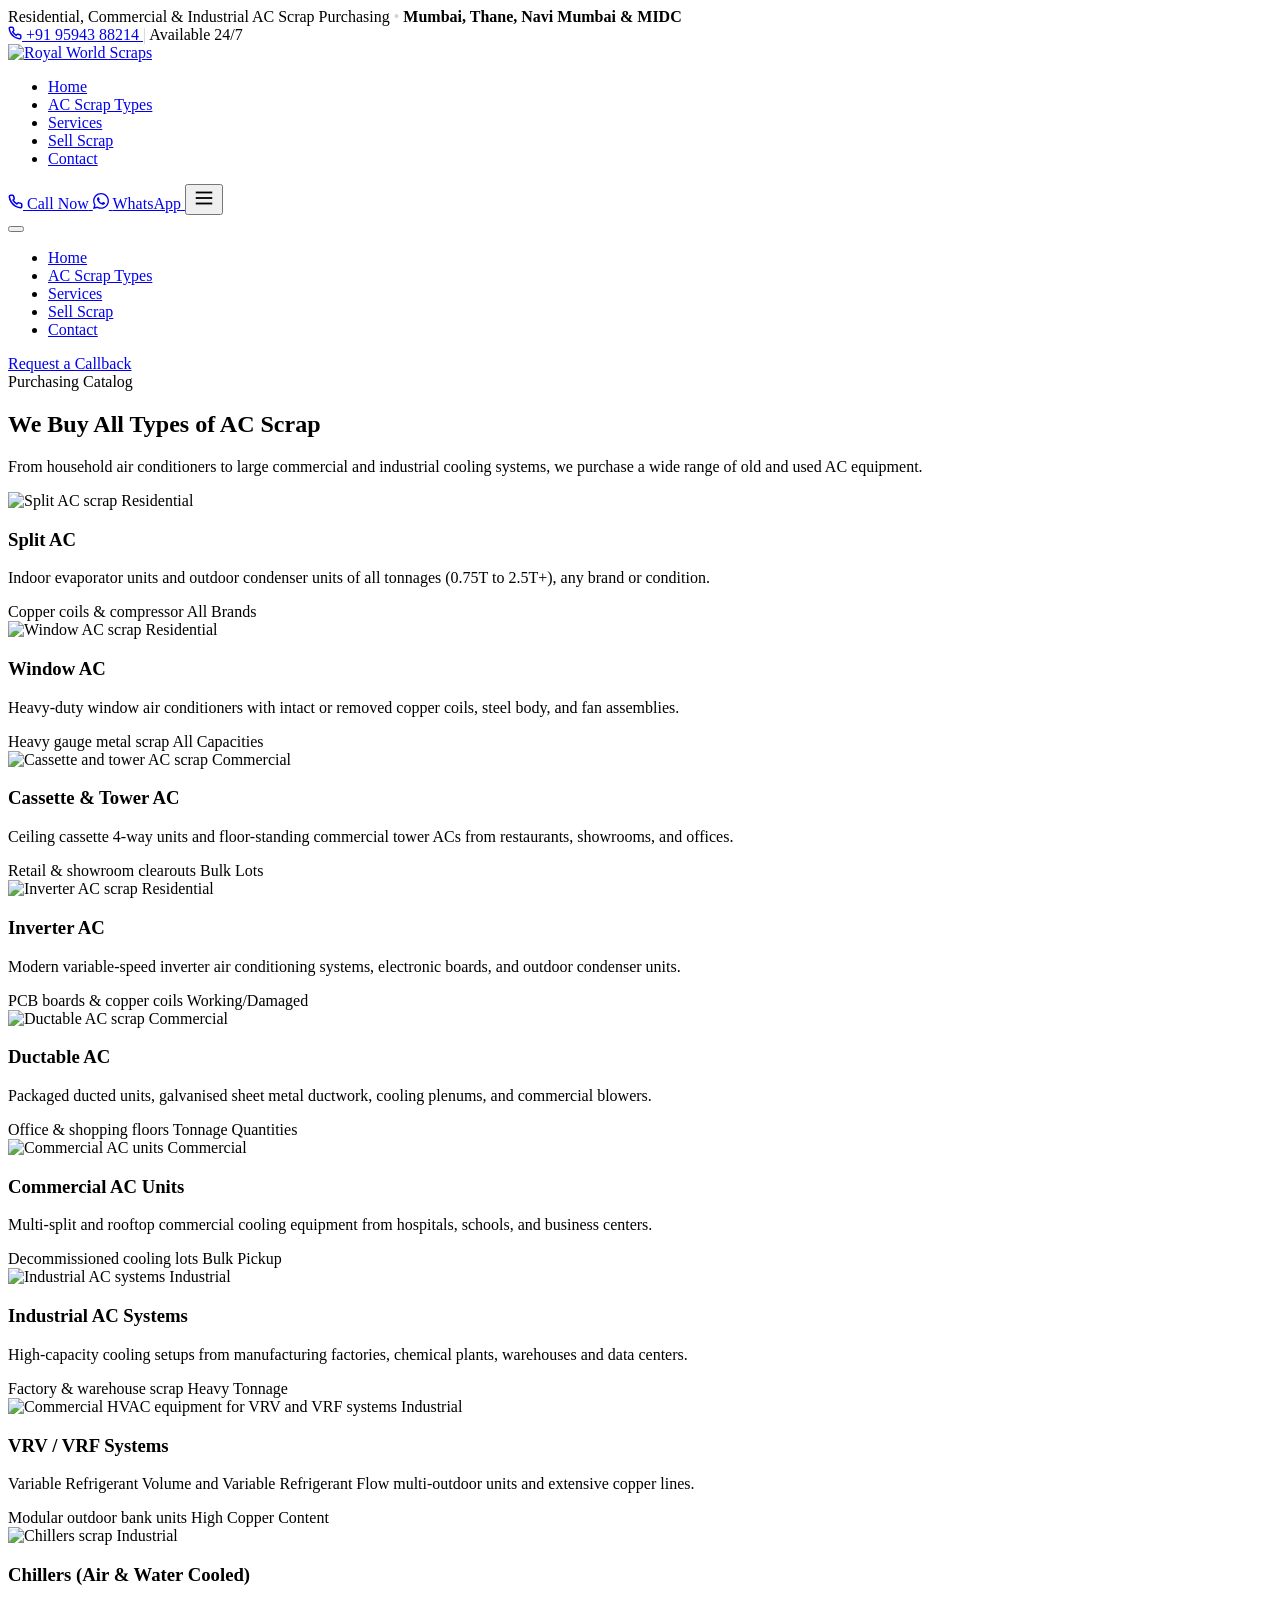
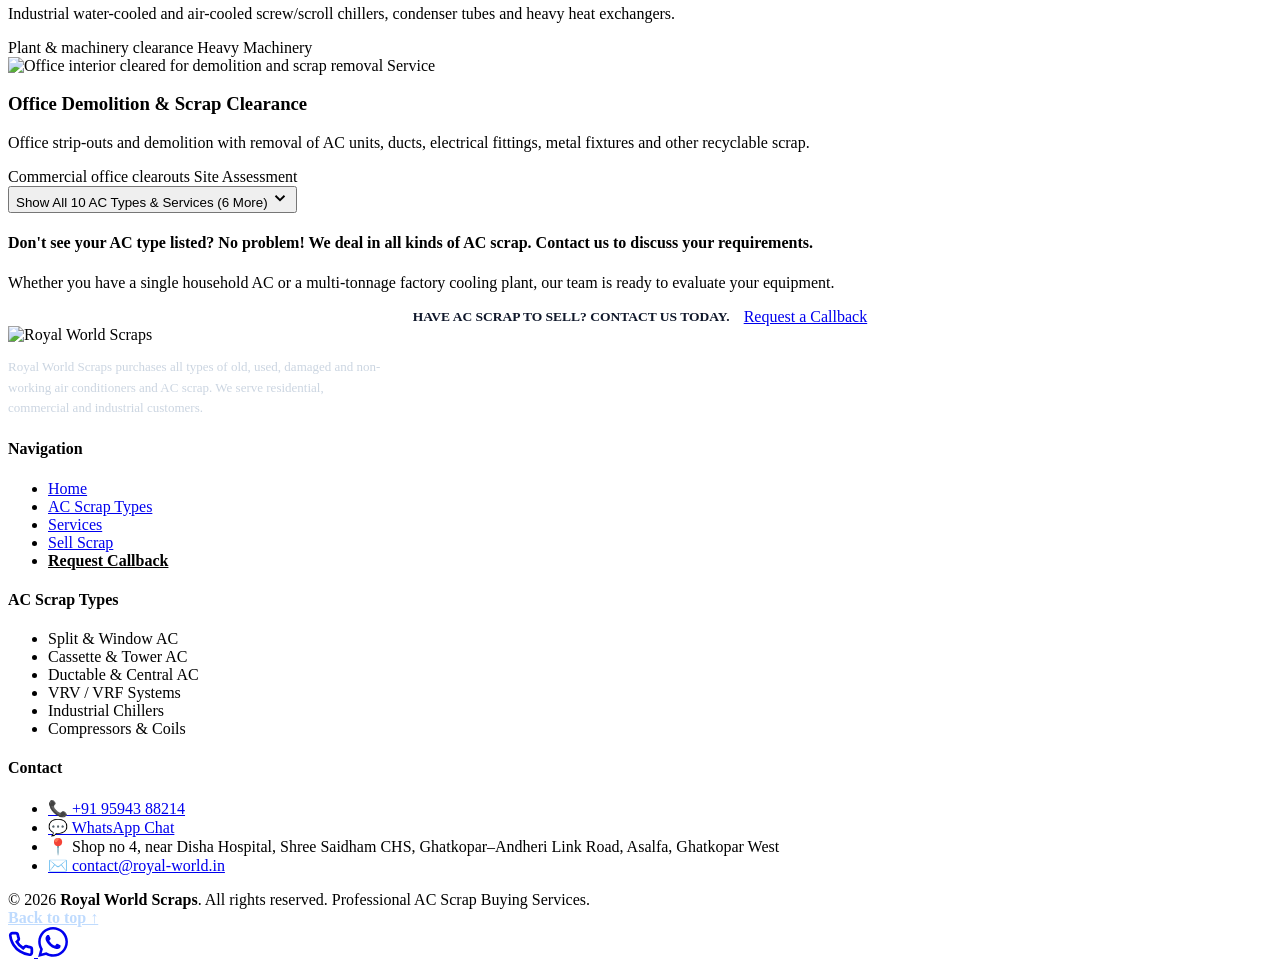
==== ac-scrap.html @ 404da7d8 "Improve AC scrap local SEO and email links" ====
<!DOCTYPE html>
<html lang="en">
<head>
  <meta charset="UTF-8">
  <meta name="viewport" content="width=device-width, initial-scale=1.0">
  <title>AC Scrap We Buy | Royal World Scraps</title>
  <meta name="description" content="See the residential, commercial and industrial AC types Royal World Scraps buys, including split, window, ductable, VRV/VRF units and chillers.">
  <meta name="author" content="Royal World Scraps">
  <meta name="theme-color" content="#3b82f6">
  <link rel="canonical" href="https://royal-world.in/ac-scrap.html">
  <meta property="og:type" content="website">
  <meta property="og:locale" content="en_IN">
  <meta property="og:site_name" content="Royal World Scraps">
  <meta property="og:title" content="AC Scrap We Buy | Royal World Scraps">
  <meta property="og:description" content="See the residential, commercial and industrial AC types Royal World Scraps buys, including split, window, ductable, VRV/VRF units and chillers.">
  <meta property="og:url" content="https://royal-world.in/ac-scrap.html">
  <meta name="twitter:card" content="summary">
  <meta name="twitter:title" content="AC Scrap We Buy | Royal World Scraps">
  <meta name="twitter:description" content="See the residential, commercial and industrial AC types Royal World Scraps buys, including split, window, ductable, VRV/VRF units and chillers.">
  <link rel="icon" type="image/svg+xml" href="favicon.svg">
  <link rel="preconnect" href="https://fonts.googleapis.com">
  <link rel="preconnect" href="https://fonts.gstatic.com" crossorigin>
  <link href="https://fonts.googleapis.com/css2?family=Outfit:wght@500;600;700;800&family=Plus+Jakarta+Sans:wght@400;500;600;700&display=swap" rel="stylesheet">
  <script>
    (() => {
      const accent = new URLSearchParams(window.location.search).get('accent') || '';
      const color = accent.startsWith('#') ? accent : `#${accent}`;
      if (/^#[0-9a-f]{3}(?:[0-9a-f]{3})?$/i.test(color)) {
        const root = document.documentElement.style;
        root.setProperty('--brand-orange', color);
        root.setProperty('--brand-orange-hover', `color-mix(in srgb, ${color} 82%, #000)`);
        root.setProperty('--brand-orange-soft', `color-mix(in srgb, ${color} 7%, #fff)`);
        root.setProperty('--brand-orange-border', `color-mix(in srgb, ${color} 30%, #fff)`);
      }
    })();
  </script>
  <link rel="stylesheet" href="css/style.css">
  <script type="application/ld+json">{"@context":"https://schema.org","@type":"BreadcrumbList","itemListElement":[{"@type":"ListItem","position":1,"name":"Home","item":"https://royal-world.in/"},{"@type":"ListItem","position":2,"name":"AC Scrap Types","item":"https://royal-world.in/ac-scrap.html"}]}</script>

</head>
<body>
  <!-- Top Announcement Bar -->
  <div class="top-notice-bar">
    <div class="container top-notice-inner">
      <div class="top-notice-left">
        <span class="pulse-dot"></span>
        <span>Residential, Commercial & Industrial AC Scrap Purchasing</span>
        <span style="color: #cbd5e1;">•</span>
          <span style="color: var(--brand-orange); font-weight: 700;">Mumbai, Thane, Navi Mumbai & MIDC</span>
      </div>
      <div class="top-notice-right">
        <a href="tel:+919594388214" class="top-phone-link">
          <svg width="14" height="14" viewBox="0 0 24 24" fill="none" stroke="currentColor" stroke-width="2.5"><path d="M22 16.92v3a2 2 0 0 1-2.18 2 19.79 19.79 0 0 1-8.63-3.07 19.5 19.5 0 0 1-6-6 19.79 19.79 0 0 1-3.07-8.67A2 2 0 0 1 4.11 2h3a2 2 0 0 1 2 1.72 12.84 12.84 0 0 0 .7 2.81 2 2 0 0 1-.45 2.11L8.09 9.91a16 16 0 0 0 6 6l1.27-1.27a2 2 0 0 1 2.11-.45 12.84 12.84 0 0 0 2.81.7A2 2 0 0 1 22 16.92z"/></svg>
          <span>+91 95943 88214</span>
        </a>
        <span style="color: #cbd5e1;">|</span>
        <span>Available 24/7</span>
      </div>
    </div>
  </div>

  <!-- Sticky Modern Navbar -->
  <header class="main-navbar">
    <div class="container nav-container">

      <!-- Brand Logo -->
      <a href="index.html" class="brand-logo">
        <img class="brand-mark" src="images/logo.webp" alt="Royal World Scraps">
      </a>

      <!-- Desktop Navigation Menu -->
      <ul class="desktop-nav-menu">
        <li><a href="index.html" class="nav-item-link">Home</a></li>
        <li><a href="ac-scrap.html" class="nav-item-link">AC Scrap Types</a></li>
        <li><a href="services.html" class="nav-item-link">Services</a></li>
        <li><a href="sell-scrap.html" class="nav-item-link">Sell Scrap</a></li>
        <li><a href="contact.html" class="nav-item-link">Contact</a></li>
      </ul>

      <!-- Action Buttons -->
      <div class="nav-buttons-group">
        <a href="tel:+919594388214" class="btn btn-call-header nav-call-btn">
          <svg width="15" height="15" viewBox="0 0 24 24" fill="none" stroke="currentColor" stroke-width="2.5"><path d="M22 16.92v3a2 2 0 0 1-2.18 2 19.79 19.79 0 0 1-8.63-3.07 19.5 19.5 0 0 1-6-6 19.79 19.79 0 0 1-3.07-8.67A2 2 0 0 1 4.11 2h3a2 2 0 0 1 2 1.72 12.84 12.84 0 0 0 .7 2.81 2 2 0 0 1-.45 2.11L8.09 9.91a16 16 0 0 0 6 6l1.27-1.27a2 2 0 0 1 2.11-.45 12.84 12.84 0 0 0 2.81.7A2 2 0 0 1 22 16.92z"/></svg>
          <span>Call Now</span>
        </a>

        <a href="https://wa.me/917208389614?text=Hello%20Royal%20World%20Scraps%2C%20I%20am%20interested%20in%20selling%20my%20old%20AC%20scrap.%20Please%20contact%20me." target="_blank" rel="noopener noreferrer" class="btn btn-whatsapp-header nav-wa-btn">
          <svg width="16" height="16" viewBox="0 0 24 24" fill="currentColor"><path d="M.057 24l1.687-6.163c-1.041-1.804-1.588-3.849-1.587-5.946.003-6.556 5.338-11.891 11.893-11.891 3.181.001 6.167 1.24 8.413 3.488 2.245 2.248 3.481 5.236 3.48 8.414-.003 6.557-5.338 11.892-11.893 11.892-1.99-.001-3.951-.5-5.688-1.448l-6.305 1.654zm6.597-3.807c1.676.995 3.276 1.591 5.392 1.592 5.448 0 9.886-4.434 9.889-9.885.002-5.462-4.415-9.89-9.881-9.892-5.452 0-9.887 4.434-9.889 9.884-.001 2.225.651 3.891 1.746 5.634l-.999 3.648 3.742-.981zm11.387-5.464c-.074-.124-.272-.198-.57-.347-.297-.149-1.758-.868-2.031-.967-.272-.099-.47-.149-.669.149-.198.297-.768.967-.941 1.165-.173.198-.347.223-.644.074-.297-.149-1.255-.462-2.39-1.475-.883-.788-1.48-1.761-1.653-2.059-.173-.297-.018-.458.13-.606.134-.133.297-.347.446-.521.151-.172.2-.296.3-.495.099-.198.05-.372-.025-.521-.075-.148-.669-1.611-.916-2.206-.242-.579-.487-.501-.669-.51l-.57-.01c-.198 0-.52.074-.792.372s-1.04 1.016-1.04 2.479 1.065 2.876 1.213 3.074c.149.198 2.095 3.2 5.076 4.487.709.306 1.263.489 1.694.626.712.226 1.36.194 1.872.118.571-.085 1.758-.719 2.006-1.413.248-.695.248-1.29.173-1.414z"/></svg>
          <span>WhatsApp</span>
        </a>

        <button class="mobile-menu-btn" id="menuToggle" aria-label="Toggle menu" aria-controls="mobileNav" aria-expanded="false">
          <svg width="22" height="22" viewBox="0 0 24 24" fill="none" stroke="currentColor" stroke-width="2"><line x1="3" y1="6" x2="21" y2="6"></line><line x1="3" y1="12" x2="21" y2="12"></line><line x1="3" y1="18" x2="21" y2="18"></line></svg>
        </button>
      </div>

    </div>

    <!-- Mobile Navigation Drawer -->
    <button class="mobile-nav-backdrop" id="mobileNavBackdrop" type="button" aria-label="Close menu" tabindex="-1"></button>
    <div class="mobile-nav-panel" id="mobileNav">
      <ul class="mobile-nav-list">
        <li><a href="index.html" class="mobile-nav-link">Home</a></li>
        <li><a href="ac-scrap.html" class="mobile-nav-link">AC Scrap Types</a></li>
        <li><a href="services.html" class="mobile-nav-link">Services</a></li>
        <li><a href="sell-scrap.html" class="mobile-nav-link">Sell Scrap</a></li>
        <li><a href="contact.html" class="mobile-nav-link">Contact</a></li>
      </ul>
      <a href="sell-scrap.html#enquiry-form" class="btn btn-primary" style="width: 100%;">Request a Callback</a>
    </div>
  </header>

<main>
  <!-- What We Buy Section (Shows 3 Initially + Clean "Show More" Button) -->
  <section id="what-we-buy" class="section section-light">
    <div class="container">

      <div class="section-head">
        <span class="section-tag-pill">Purchasing Catalog</span>
        <h2 class="section-heading-text">We Buy All Types of AC Scrap</h2>
        <div class="section-bar"></div>
        <p class="section-subtext">
          From household air conditioners to large commercial and industrial cooling systems, we purchase a wide range of old and used AC equipment.
        </p>
      </div>

      <!-- Top 4 Categories Shown Upfront -->
      <div class="category-cards-grid" id="featuredCategories">

        <!-- 1. Split AC -->
        <div class="cat-box">
          <div class="cat-img-box">
            <img src="images/split_ac-clean.webp" alt="Split AC scrap">
            <span class="cat-badge-label">Residential</span>
          </div>
          <div class="cat-info-area">
            <div>
              <h3 class="cat-item-title">Split AC</h3>
              <p class="cat-item-desc">Indoor evaporator units and outdoor condenser units of all tonnages (0.75T to 2.5T+), any brand or condition.</p>
            </div>
            <div class="cat-meta-footer">
              <span>Copper coils & compressor</span>
              <span>All Brands</span>
            </div>
          </div>
        </div>

        <!-- 2. Window AC -->
        <div class="cat-box">
          <div class="cat-img-box">
            <img src="images/window_ac.webp" alt="Window AC scrap">
            <span class="cat-badge-label">Residential</span>
          </div>
          <div class="cat-info-area">
            <div>
              <h3 class="cat-item-title">Window AC</h3>
              <p class="cat-item-desc">Heavy-duty window air conditioners with intact or removed copper coils, steel body, and fan assemblies.</p>
            </div>
            <div class="cat-meta-footer">
              <span>Heavy gauge metal scrap</span>
              <span>All Capacities</span>
            </div>
          </div>
        </div>

        <!-- 3. Commercial Cassette & Tower AC -->
        <div class="cat-box">
          <div class="cat-img-box">
            <img src="images/casette_tower_ac-clean.webp" alt="Cassette and tower AC scrap">
            <span class="cat-badge-label badge-commercial">Commercial</span>
          </div>
          <div class="cat-info-area">
            <div>
              <h3 class="cat-item-title">Cassette & Tower AC</h3>
              <p class="cat-item-desc">Ceiling cassette 4-way units and floor-standing commercial tower ACs from restaurants, showrooms, and offices.</p>
            </div>
            <div class="cat-meta-footer">
              <span>Retail & showroom clearouts</span>
              <span>Bulk Lots</span>
            </div>
          </div>
        </div>

        <!-- 4. Inverter AC -->
        <div class="cat-box">
          <div class="cat-img-box">
            <img src="images/inverter_ac-clean.webp" alt="Inverter AC scrap">
            <span class="cat-badge-label">Residential</span>
          </div>
          <div class="cat-info-area">
            <div>
              <h3 class="cat-item-title">Inverter AC</h3>
              <p class="cat-item-desc">Modern variable-speed inverter air conditioning systems, electronic boards, and outdoor condenser units.</p>
            </div>
            <div class="cat-meta-footer">
              <span>PCB boards & copper coils</span>
              <span>Working/Damaged</span>
            </div>
          </div>
        </div>


      </div>

      <!-- Remaining categories (Expanded on Click) -->
      <div class="cat-extended-grid" id="extendedCategoriesGrid">

        <!-- 5. Ductable AC -->
        <div class="cat-box">
          <div class="cat-img-box">
            <img src="images/ductable.webp" alt="Ductable AC scrap">
            <span class="cat-badge-label badge-commercial">Commercial</span>
          </div>
          <div class="cat-info-area">
            <div>
              <h3 class="cat-item-title">Ductable AC</h3>
              <p class="cat-item-desc">Packaged ducted units, galvanised sheet metal ductwork, cooling plenums, and commercial blowers.</p>
            </div>
            <div class="cat-meta-footer">
              <span>Office & shopping floors</span>
              <span>Tonnage Quantities</span>
            </div>
          </div>
        </div>

        <!-- 7. Commercial AC Units -->
        <div class="cat-box">
          <div class="cat-img-box">
            <img src="images/Commercial%20AC%20Units-clean.webp" alt="Commercial AC units">
            <span class="cat-badge-label badge-commercial">Commercial</span>
          </div>
          <div class="cat-info-area">
            <div>
              <h3 class="cat-item-title">Commercial AC Units</h3>
              <p class="cat-item-desc">Multi-split and rooftop commercial cooling equipment from hospitals, schools, and business centers.</p>
            </div>
            <div class="cat-meta-footer">
              <span>Decommissioned cooling lots</span>
              <span>Bulk Pickup</span>
            </div>
          </div>
        </div>

        <!-- 8. Industrial AC Systems -->
        <div class="cat-box">
          <div class="cat-img-box">
            <img src="images/Industrial_AC_Systems-clean.webp" alt="Industrial AC systems">
            <span class="cat-badge-label badge-industrial">Industrial</span>
          </div>
          <div class="cat-info-area">
            <div>
              <h3 class="cat-item-title">Industrial AC Systems</h3>
              <p class="cat-item-desc">High-capacity cooling setups from manufacturing factories, chemical plants, warehouses and data centers.</p>
            </div>
            <div class="cat-meta-footer">
              <span>Factory & warehouse scrap</span>
              <span>Heavy Tonnage</span>
            </div>
          </div>
        </div>

        <!-- 9. VRV / VRF Systems -->
        <div class="cat-box">
          <div class="cat-img-box">
            <img src="images/VRV%20-%20VRF%20Systems-clean.webp" alt="Commercial HVAC equipment for VRV and VRF systems">
            <span class="cat-badge-label badge-industrial">Industrial</span>
          </div>
          <div class="cat-info-area">
            <div>
              <h3 class="cat-item-title">VRV / VRF Systems</h3>
              <p class="cat-item-desc">Variable Refrigerant Volume and Variable Refrigerant Flow multi-outdoor units and extensive copper lines.</p>
            </div>
            <div class="cat-meta-footer">
              <span>Modular outdoor bank units</span>
              <span>High Copper Content</span>
            </div>
          </div>
        </div>

        <!-- 10. Chillers -->
        <div class="cat-box">
          <div class="cat-img-box">
            <img src="images/Chillers-clean.webp" alt="Chillers scrap">
            <span class="cat-badge-label badge-industrial">Industrial</span>
          </div>
          <div class="cat-info-area">
            <div>
              <h3 class="cat-item-title">Chillers (Air & Water Cooled)</h3>
              <p class="cat-item-desc">Industrial water-cooled and air-cooled screw/scroll chillers, condenser tubes and heavy heat exchangers.</p>
            </div>
            <div class="cat-meta-footer">
              <span>Plant & machinery clearance</span>
              <span>Heavy Machinery</span>
            </div>
          </div>
        </div>

        <!-- Office Demolition Service -->
        <div class="cat-box">
          <div class="cat-img-box">
            <img src="images/Office%20Demolition%20%26%20Scrap%20Clearance-clean.webp" alt="Office interior cleared for demolition and scrap removal">
            <span class="cat-badge-label badge-commercial">Service</span>
          </div>
          <div class="cat-info-area">
            <div>
              <h3 class="cat-item-title">Office Demolition & Scrap Clearance</h3>
              <p class="cat-item-desc">Office strip-outs and demolition with removal of AC units, ducts, electrical fittings, metal fixtures and other recyclable scrap.</p>
            </div>
            <div class="cat-meta-footer">
              <span>Commercial office clearouts</span>
              <span>Site Assessment</span>
            </div>
          </div>
        </div>

      </div>

      <!-- Prominent Show More / Show Less Button (Stops Infinite Scrolling) -->
      <div class="show-more-wrapper">
        <button type="button" class="btn-show-more" id="showMoreCategoriesBtn">
          <span>Show All 10 AC Types & Services (6 More)</span>
          <svg width="18" height="18" viewBox="0 0 24 24" fill="none" stroke="currentColor" stroke-width="2.5"><path d="M6 9l6 6 6-6"/></svg>
        </button>
      </div>

      <!-- Fallback Callout Box -->
      <div class="unlisted-ac-banner">
        <h4 class="unlisted-title">
          Don't see your AC type listed? No problem! We deal in all kinds of AC scrap. Contact us to discuss your requirements.
        </h4>
        <p class="unlisted-desc">
          Whether you have a single household AC or a multi-tonnage factory cooling plant, our team is ready to evaluate your equipment.
        </p>
        <div style="display: flex; justify-content: center; gap: 14px; flex-wrap: wrap; align-items: center;">
          <strong style="color: #0f172a; text-transform: uppercase; font-size: 13.5px;">Have AC Scrap to Sell? Contact Us Today.</strong>
          <a href="sell-scrap.html#enquiry-form" class="btn btn-primary">Request a Callback</a>
        </div>
      </div>

    </div>
  </section>

</main>
  <!-- Clean Light Slate Footer -->
  <footer class="site-footer">
    <div class="container">
      <div class="footer-columns-grid">

        <!-- Brand Summary -->
        <div>
          <div class="brand-logo footer-brand-logo" style="margin-bottom: 12px;">
            <img class="brand-mark" src="images/logo.webp" alt="Royal World Scraps">
          </div>
          <p style="font-size: 13px; line-height: 1.6; color: #cbd5e1; max-width: 380px;">
            Royal World Scraps purchases all types of old, used, damaged and non-working air conditioners and AC scrap. We serve residential, commercial and industrial customers.
          </p>
        </div>

        <!-- Quick Links -->
        <div>
          <h4 class="footer-col-title">Navigation</h4>
          <ul class="footer-links-list">
            <li><a href="index.html" class="footer-anchor">Home</a></li>
            <li><a href="ac-scrap.html" class="footer-anchor">AC Scrap Types</a></li>
            <li><a href="services.html" class="footer-anchor">Services</a></li>
            <li><a href="sell-scrap.html" class="footer-anchor">Sell Scrap</a></li>
            <li><a href="sell-scrap.html#enquiry-form" class="footer-anchor" style="color: var(--brand-orange); font-weight: 700;">Request Callback</a></li>
          </ul>
        </div>

        <!-- AC Scrap Categories -->
        <div>
          <h4 class="footer-col-title">AC Scrap Types</h4>
          <ul class="footer-links-list">
            <li><span class="footer-anchor">Split & Window AC</span></li>
            <li><span class="footer-anchor">Cassette & Tower AC</span></li>
            <li><span class="footer-anchor">Ductable & Central AC</span></li>
            <li><span class="footer-anchor">VRV / VRF Systems</span></li>
            <li><span class="footer-anchor">Industrial Chillers</span></li>
            <li><span class="footer-anchor">Compressors & Coils</span></li>
          </ul>
        </div>

        <!-- Contact Information -->
        <div>
          <h4 class="footer-col-title">Contact</h4>
          <ul class="footer-links-list">
            <li><a href="tel:+919594388214" class="footer-anchor">📞 +91 95943 88214</a></li>
            <li><a href="https://wa.me/917208389614" target="_blank" rel="noopener noreferrer" class="footer-anchor">💬 WhatsApp Chat</a></li>
            <li><span class="footer-anchor">📍 Shop no 4, near Disha Hospital, Shree Saidham CHS, Ghatkopar–Andheri Link Road, Asalfa, Ghatkopar West</span></li>
            <li><a href="mailto:contact@royal-world.in" class="footer-anchor">✉️ contact@royal-world.in</a></li>
          </ul>
        </div>

      </div>

      <!-- Copyright Bottom Bar -->
      <div class="footer-copyright-bar">
        <div>
          © 2026 <strong>Royal World Scraps</strong>. All rights reserved. Professional AC Scrap Buying Services.
        </div>
        <div>
          <a href="index.html" style="color: #bfdbfe; font-weight: 600;">Back to top ↑</a>
        </div>
      </div>
    </div>
  </footer>

  <!-- Floating WhatsApp Contact Button (Direct Redirect to WhatsApp) -->
  <aside aria-label="Contact options">
    <a href="tel:+919594388214" class="floating-call-btn" title="Call Royal World Scraps" aria-label="Call Royal World Scraps at +91 95943 88214">
      <svg width="26" height="26" viewBox="0 0 24 24" fill="none" stroke="currentColor" stroke-width="2.5"><path d="M22 16.92v3a2 2 0 0 1-2.18 2 19.79 19.79 0 0 1-8.63-3.07 19.5 19.5 0 0 1-6-6 19.79 19.79 0 0 1-3.07-8.67A2 2 0 0 1 4.11 2h3a2 2 0 0 1 2 1.72 12.84 12.84 0 0 0 .7 2.81 2 2 0 0 1-.45 2.11L8.09 9.91a16 16 0 0 0 6 6l1.27-1.27a2 2 0 0 1 2.11-.45 12.84 12.84 0 0 0 2.81.7A2 2 0 0 1 22 16.92z"/></svg>
    </a>
    <a href="https://wa.me/917208389614?text=Hello%20Royal%20World%20Scraps%2C%20I%20am%20interested%20in%20selling%20my%20old%20AC%20scrap.%20Please%20contact%20me."
       target="_blank"
       rel="noopener noreferrer"
       class="floating-wa-btn"
       title="Chat with Royal World Scraps on WhatsApp"
       aria-label="Chat with Royal World Scraps on WhatsApp">
      <span class="wa-pulse-animation"></span>
      <svg width="30" height="30" viewBox="0 0 24 24" fill="currentColor"><path d="M.057 24l1.687-6.163c-1.041-1.804-1.588-3.849-1.587-5.946.003-6.556 5.338-11.891 11.893-11.891 3.181.001 6.167 1.24 8.413 3.488 2.245 2.248 3.481 5.236 3.48 8.414-.003 6.557-5.338 11.892-11.893 11.892-1.99-.001-3.951-.5-5.688-1.448l-6.305 1.654zm6.597-3.807c1.676.995 3.276 1.591 5.392 1.592 5.448 0 9.886-4.434 9.889-9.885.002-5.462-4.415-9.89-9.881-9.892-5.452 0-9.887 4.434-9.889 9.884-.001 2.225.651 3.891 1.746 5.634l-.999 3.648 3.742-.981zm11.387-5.464c-.074-.124-.272-.198-.57-.347-.297-.149-1.758-.868-2.031-.967-.272-.099-.47-.149-.669.149-.198.297-.768.967-.941 1.165-.173.198-.347.223-.644.074-.297-.149-1.255-.462-2.39-1.475-.883-.788-1.48-1.761-1.653-2.059-.173-.297-.018-.458.13-.606.134-.133.297-.347.446-.521.151-.172.2-.296.3-.495.099-.198.05-.372-.025-.521-.075-.148-.669-1.611-.916-2.206-.242-.579-.487-.501-.669-.51l-.57-.01c-.198 0-.52.074-.792.372s-1.04 1.016-1.04 2.479 1.065 2.876 1.213 3.074c.149.198 2.095 3.2 5.076 4.487.709.306 1.263.489 1.694.626.712.226 1.36.194 1.872.118.571-.085 1.758-.719 2.006-1.413.248-.695.248-1.29.173-1.414z"/></svg>
    </a>
  </aside>

  <script src="js/app.js" defer></script>
</body>
</html>
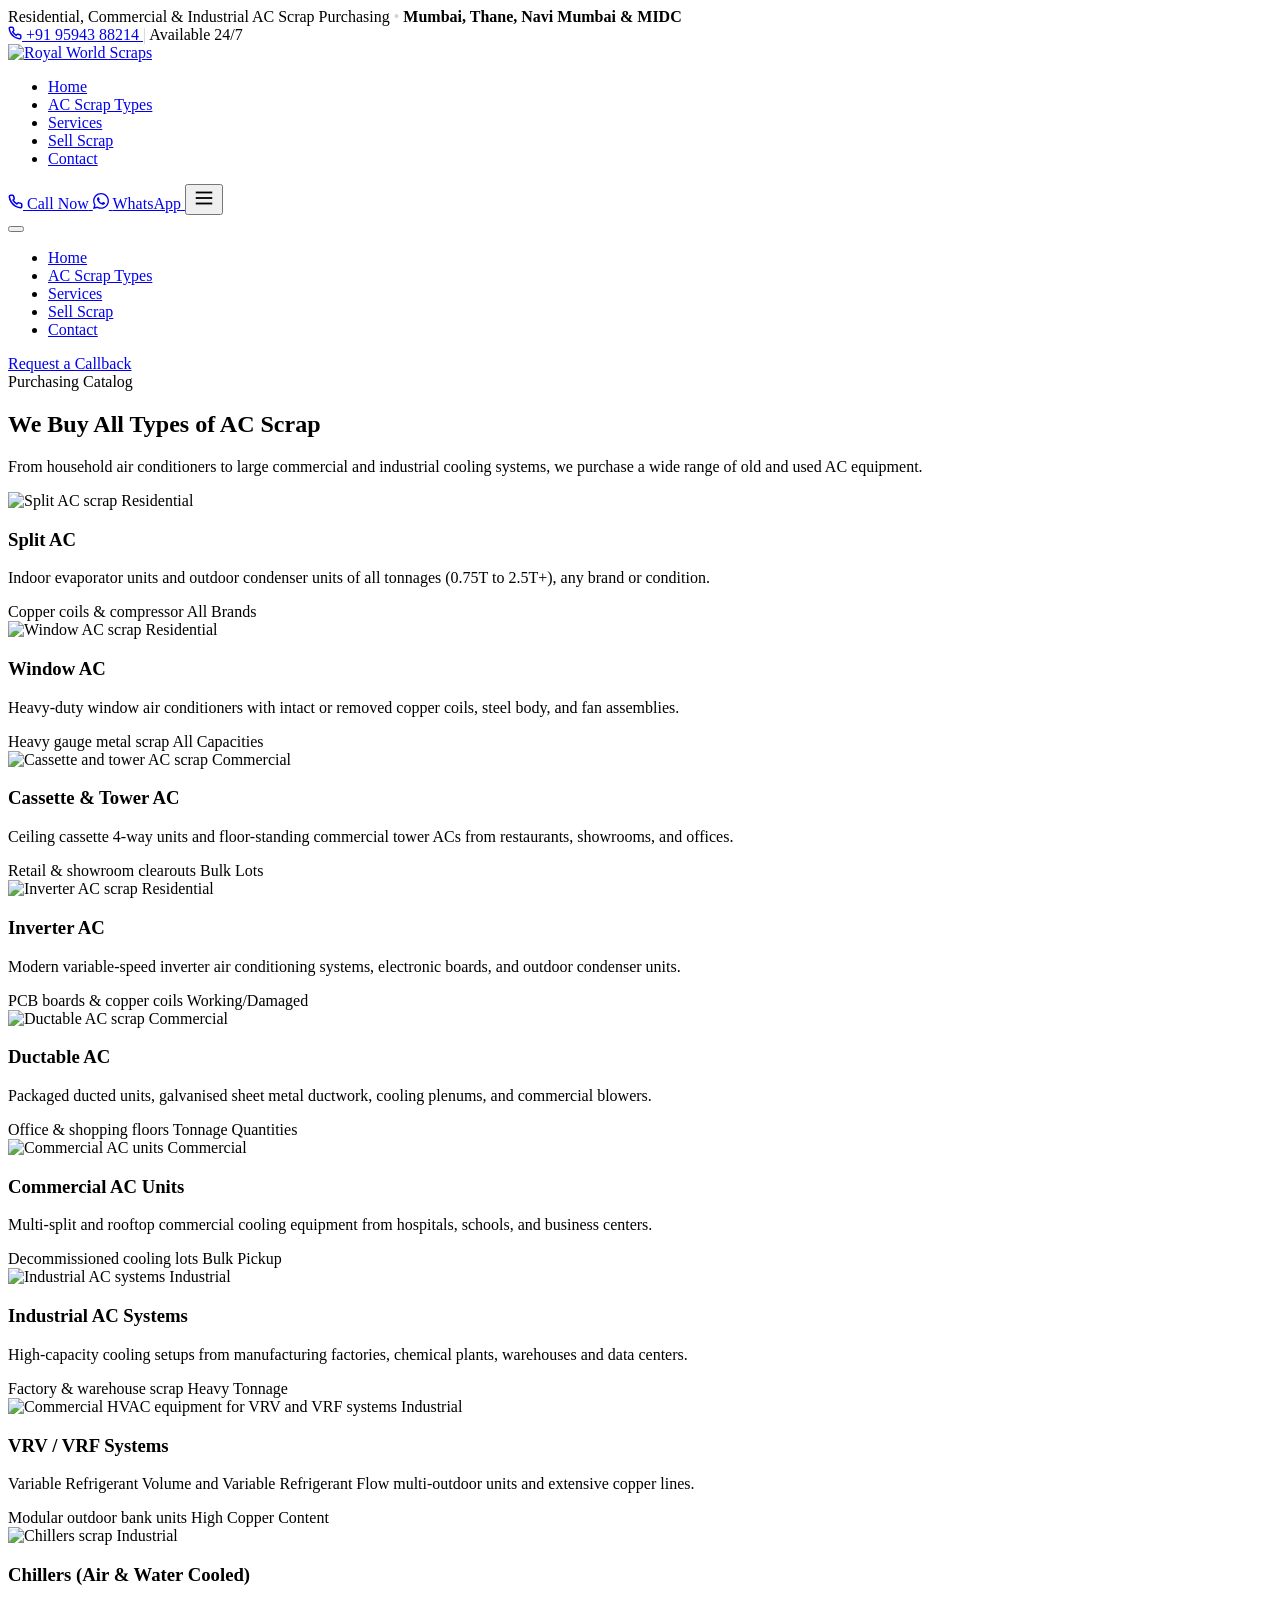
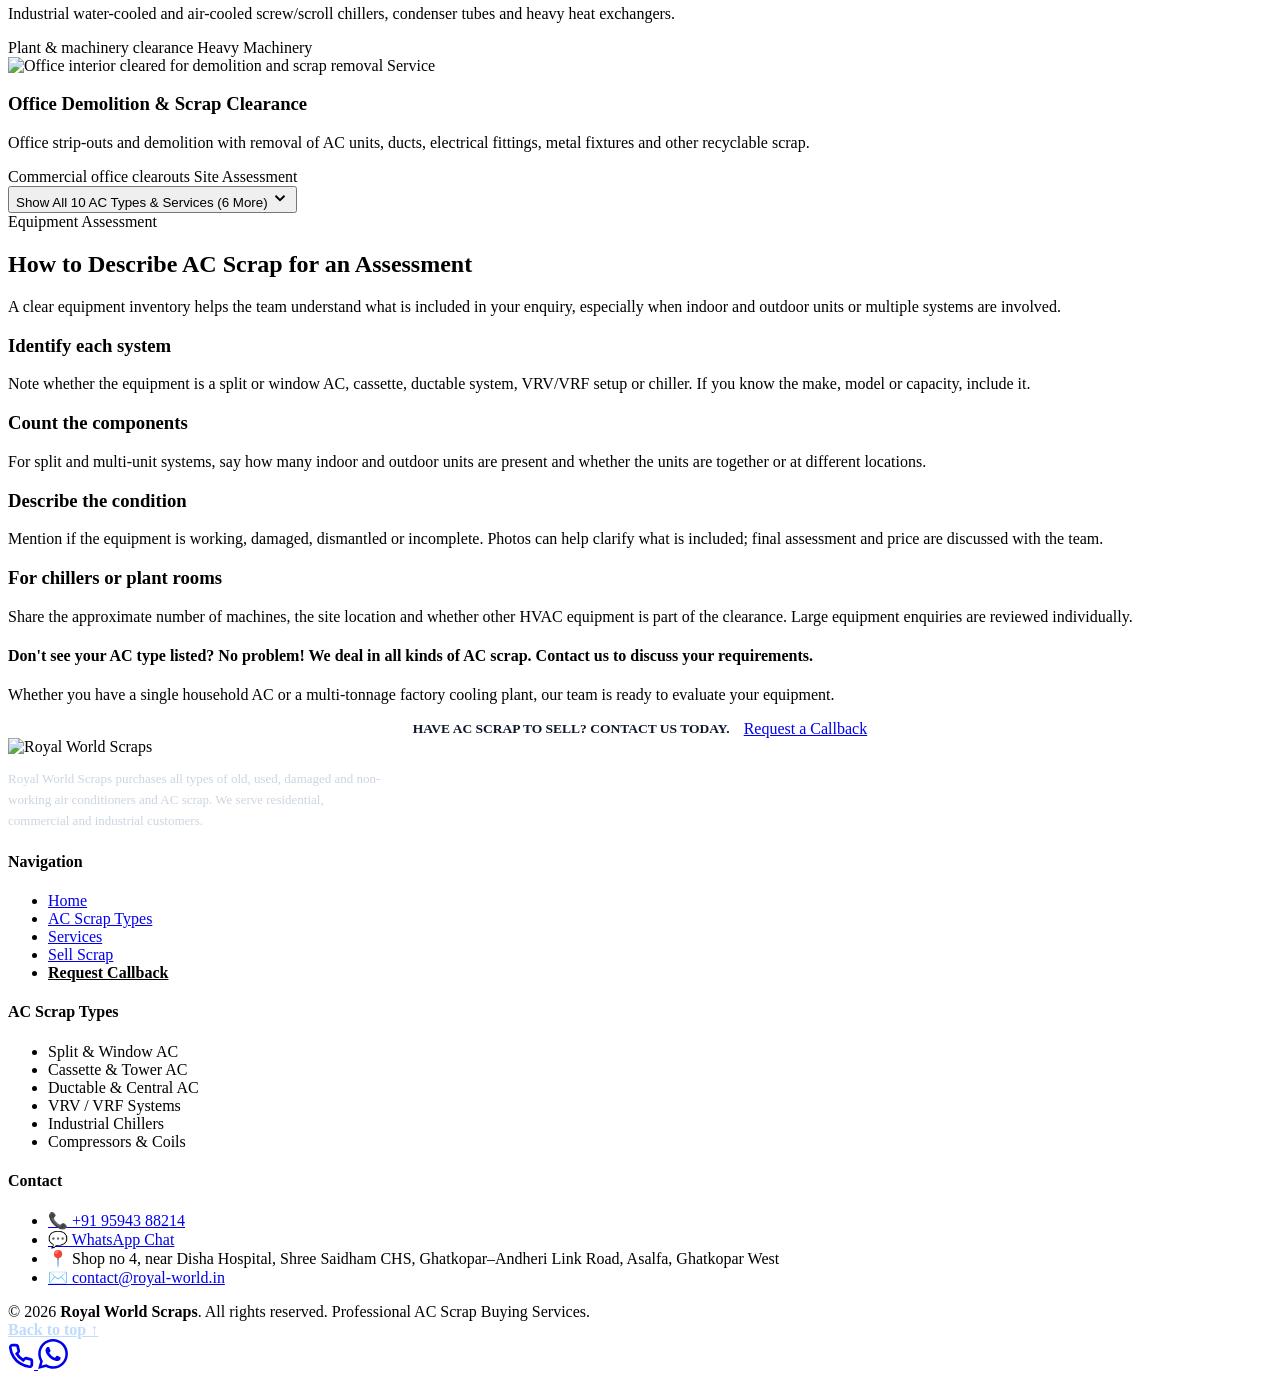
==== commit 4fe93a1b: "Add distinct guidance to service pages" ====
--- a/ac-scrap.html
+++ b/ac-scrap.html
@@ -64,13 +64,13 @@
     <div class="container nav-container">
 
       <!-- Brand Logo -->
-      <a href="index.html" class="brand-logo">
+      <a href="/" class="brand-logo">
         <img class="brand-mark" src="images/logo.webp" alt="Royal World Scraps">
       </a>
 
       <!-- Desktop Navigation Menu -->
       <ul class="desktop-nav-menu">
-        <li><a href="index.html" class="nav-item-link">Home</a></li>
+        <li><a href="/" class="nav-item-link">Home</a></li>
         <li><a href="ac-scrap.html" class="nav-item-link">AC Scrap Types</a></li>
         <li><a href="services.html" class="nav-item-link">Services</a></li>
         <li><a href="sell-scrap.html" class="nav-item-link">Sell Scrap</a></li>
@@ -100,7 +100,7 @@
     <button class="mobile-nav-backdrop" id="mobileNavBackdrop" type="button" aria-label="Close menu" tabindex="-1"></button>
     <div class="mobile-nav-panel" id="mobileNav">
       <ul class="mobile-nav-list">
-        <li><a href="index.html" class="mobile-nav-link">Home</a></li>
+        <li><a href="/" class="mobile-nav-link">Home</a></li>
         <li><a href="ac-scrap.html" class="mobile-nav-link">AC Scrap Types</a></li>
         <li><a href="services.html" class="mobile-nav-link">Services</a></li>
         <li><a href="sell-scrap.html" class="mobile-nav-link">Sell Scrap</a></li>
@@ -322,6 +322,21 @@
           <svg width="18" height="18" viewBox="0 0 24 24" fill="none" stroke="currentColor" stroke-width="2.5"><path d="M6 9l6 6 6-6"/></svg>
         </button>
       </div>
+
+      <section class="section section-tint" aria-labelledby="ac-inventory-title">
+        <div class="section-head">
+          <span class="section-tag-pill">Equipment Assessment</span>
+          <h2 class="section-heading-text" id="ac-inventory-title">How to Describe AC Scrap for an Assessment</h2>
+          <div class="section-bar"></div>
+          <p class="section-subtext">A clear equipment inventory helps the team understand what is included in your enquiry, especially when indoor and outdoor units or multiple systems are involved.</p>
+        </div>
+        <div class="page-link-grid">
+          <article class="page-link-card"><h3>Identify each system</h3><p>Note whether the equipment is a split or window AC, cassette, ductable system, VRV/VRF setup or chiller. If you know the make, model or capacity, include it.</p></article>
+          <article class="page-link-card"><h3>Count the components</h3><p>For split and multi-unit systems, say how many indoor and outdoor units are present and whether the units are together or at different locations.</p></article>
+          <article class="page-link-card"><h3>Describe the condition</h3><p>Mention if the equipment is working, damaged, dismantled or incomplete. Photos can help clarify what is included; final assessment and price are discussed with the team.</p></article>
+          <article class="page-link-card"><h3>For chillers or plant rooms</h3><p>Share the approximate number of machines, the site location and whether other HVAC equipment is part of the clearance. Large equipment enquiries are reviewed individually.</p></article>
+        </div>
+      </section>
 
       <!-- Fallback Callout Box -->
       <div class="unlisted-ac-banner">
@@ -360,7 +375,7 @@
         <div>
           <h4 class="footer-col-title">Navigation</h4>
           <ul class="footer-links-list">
-            <li><a href="index.html" class="footer-anchor">Home</a></li>
+            <li><a href="/" class="footer-anchor">Home</a></li>
             <li><a href="ac-scrap.html" class="footer-anchor">AC Scrap Types</a></li>
             <li><a href="services.html" class="footer-anchor">Services</a></li>
             <li><a href="sell-scrap.html" class="footer-anchor">Sell Scrap</a></li>
@@ -400,7 +415,7 @@
           © 2026 <strong>Royal World Scraps</strong>. All rights reserved. Professional AC Scrap Buying Services.
         </div>
         <div>
-          <a href="index.html" style="color: #bfdbfe; font-weight: 600;">Back to top ↑</a>
+          <a href="/" style="color: #bfdbfe; font-weight: 600;">Back to top ↑</a>
         </div>
       </div>
     </div>
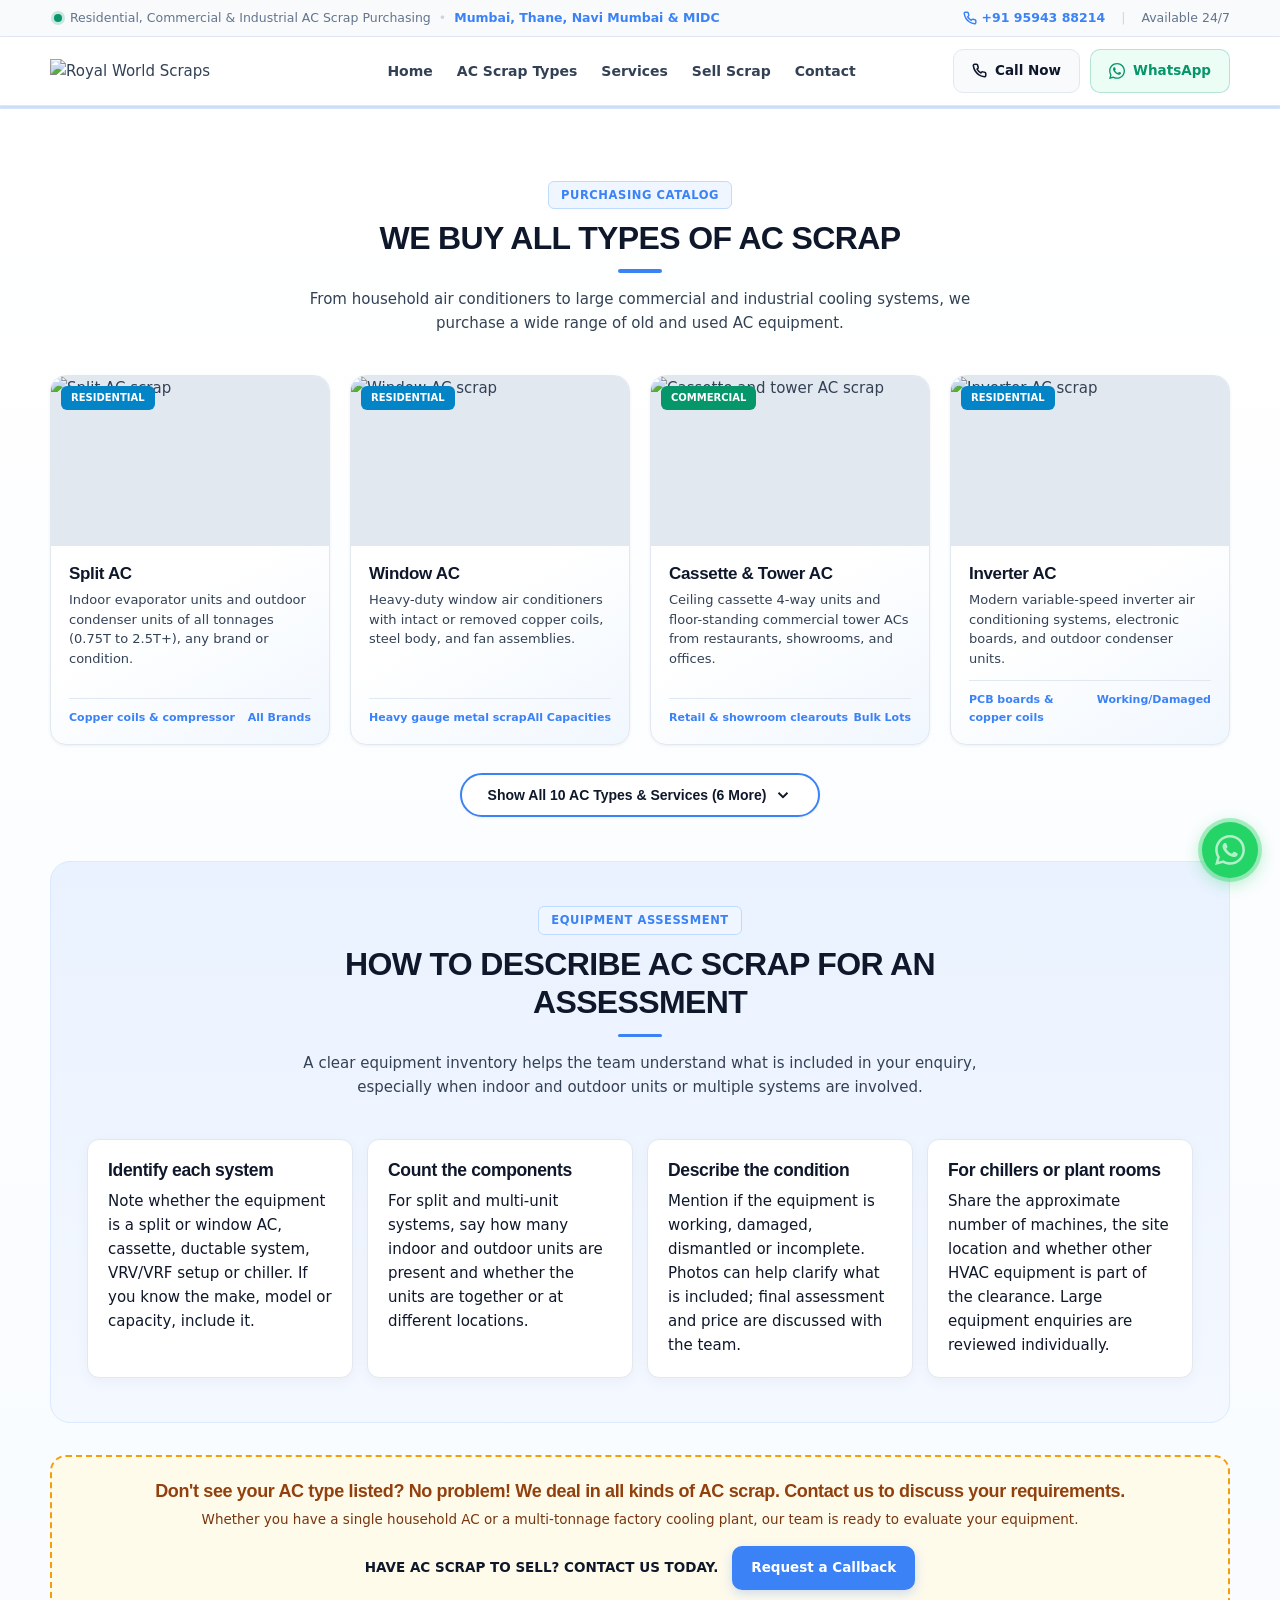
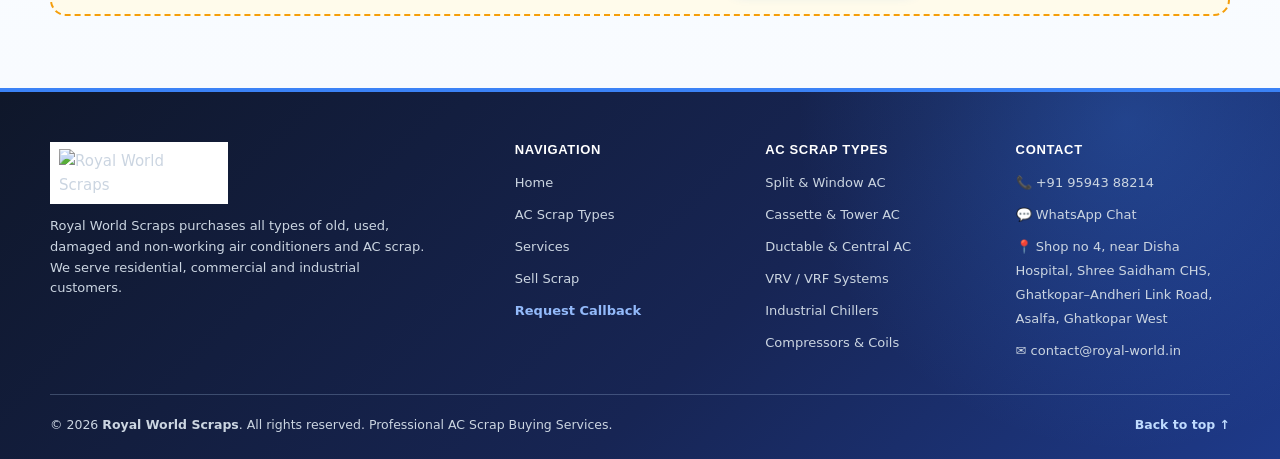
==== commit 1c53ff9e: "Polish local buyer and catalog layouts" ====
--- a/ac-scrap.html
+++ b/ac-scrap.html
@@ -323,7 +323,7 @@
         </button>
       </div>
 
-      <section class="section section-tint" aria-labelledby="ac-inventory-title">
+      <section class="section section-tint equipment-assessment-section" aria-labelledby="ac-inventory-title">
         <div class="section-head">
           <span class="section-tag-pill">Equipment Assessment</span>
           <h2 class="section-heading-text" id="ac-inventory-title">How to Describe AC Scrap for an Assessment</h2>
--- a/css/style.css
+++ b/css/style.css
@@ -0,0 +1,1754 @@
+/* ==========================================================================
+   ROYAL WORLD SCRAPS – MODERN LIGHT WHITE RESPONSIVE THEME
+   Clean, Premium, High-Trust Industrial Web Design
+   ========================================================================== */
+
+:root {
+  --bg-white: #ffffff;
+  --bg-light: #f8fafc;
+  --bg-slate: #f1f5f9;
+  --bg-border: #e2e8f0;
+  
+  --text-dark: #0f172a;
+  --text-body: #334155;
+  --text-muted: #64748b;
+  --text-subtle: #94a3b8;
+  
+  --brand-orange: #3b82f6;
+  --brand-orange-hover: #2563eb;
+  --brand-orange-soft: #eff6ff;
+  --brand-orange-border: #bfdbfe;
+  
+  --brand-emerald: #059669;
+  --brand-emerald-soft: #ecfdf5;
+  --whatsapp-green: #25D366;
+  --whatsapp-hover: #1ebd5a;
+  
+  --shadow-sm: 0 1px 3px rgba(0,0,0,0.06);
+  --shadow-md: 0 4px 12px rgba(15, 23, 42, 0.08);
+  --shadow-lg: 0 12px 30px rgba(15, 23, 42, 0.12);
+  --shadow-hover: 0 16px 36px -4px color-mix(in srgb, var(--brand-orange) 18%, transparent);
+  
+  --radius-sm: 6px;
+  --radius-md: 10px;
+  --radius-lg: 16px;
+  --radius-xl: 24px;
+}
+
+* {
+  box-sizing: border-box;
+  margin: 0;
+  padding: 0;
+}
+
+html {
+  scroll-behavior: smooth;
+  font-family: 'Plus Jakarta Sans', system-ui, -apple-system, sans-serif;
+  color: var(--text-dark);
+  background-color: var(--bg-white);
+  -webkit-font-smoothing: antialiased;
+}
+
+body {
+  background-color: var(--bg-white);
+  color: var(--text-body);
+  line-height: 1.6;
+  overflow-x: hidden;
+  font-size: 15px;
+}
+
+h1, h2, h3, h4, h5, h6 {
+  font-family: 'Outfit', 'Plus Jakarta Sans', sans-serif;
+  color: var(--text-dark);
+  line-height: 1.2;
+  letter-spacing: -0.02em;
+}
+
+a {
+  color: inherit;
+  text-decoration: none;
+}
+
+img {
+  max-width: 100%;
+  height: auto;
+  display: block;
+}
+
+.container {
+  width: 100%;
+  max-width: 1220px;
+  margin-left: auto;
+  margin-right: auto;
+  padding-left: 20px;
+  padding-right: 20px;
+}
+
+/* ==========================================================================
+   HEADER & NAVBAR (FIXED, NON-BREAKING, RESPONSIVE)
+   ========================================================================== */
+.top-notice-bar {
+  background: var(--bg-light);
+  border-bottom: 1px solid var(--bg-border);
+  padding: 8px 0;
+  font-size: 12.5px;
+  color: var(--text-muted);
+}
+
+.top-notice-inner {
+  display: flex;
+  justify-content: space-between;
+  align-items: center;
+  gap: 16px;
+}
+
+.top-notice-left {
+  display: flex;
+  align-items: center;
+  gap: 8px;
+  padding-left: 4px;
+  white-space: nowrap;
+  overflow: hidden;
+  text-overflow: ellipsis;
+}
+
+.pulse-dot {
+  width: 8px;
+  height: 8px;
+  border-radius: 50%;
+  background-color: var(--brand-emerald);
+  box-shadow: 0 0 0 3px rgba(5, 150, 105, 0.2);
+  flex-shrink: 0;
+}
+
+.top-notice-right {
+  display: flex;
+  align-items: center;
+  gap: 16px;
+  flex-shrink: 0;
+}
+
+.top-phone-link {
+  font-weight: 700;
+  color: var(--brand-orange);
+  display: flex;
+  align-items: center;
+  gap: 5px;
+}
+
+.main-navbar {
+  position: sticky;
+  top: 0;
+  z-index: 100;
+  background-color: rgba(255, 255, 255, 0.98);
+  backdrop-filter: blur(10px);
+  border-bottom: 1px solid var(--bg-border);
+  box-shadow: var(--shadow-sm);
+  padding: 12px 0;
+}
+
+.nav-container {
+  position: relative;
+  display: flex;
+  align-items: center;
+  justify-content: space-between;
+  gap: 20px;
+}
+
+/* Crisp Clean Logo */
+.brand-logo {
+  display: flex;
+  align-items: center;
+  gap: 12px;
+  flex-shrink: 0;
+}
+
+.brand-mark {
+  display: block;
+  width: 240px;
+  height: auto;
+  object-fit: contain;
+}
+
+.footer-brand-logo {
+  width: fit-content;
+  padding: 7px 9px;
+  background: #ffffff;
+  border-radius: 0;
+}
+
+.footer-brand-logo .brand-mark { width: 160px; }
+
+.brand-name-group {
+  display: flex;
+  flex-direction: column;
+}
+
+.brand-title {
+  font-family: 'Outfit', sans-serif;
+  display: flex;
+  flex-direction: column;
+  font-weight: 800;
+  font-size: 19px;
+  line-height: 1.1;
+  letter-spacing: -0.01em;
+  color: var(--text-dark);
+  width: max-content;
+}
+
+.brand-title-top {
+  display: block;
+  color: var(--text-dark) !important;
+  white-space: nowrap;
+}
+
+.brand-title-bottom {
+  display: block;
+  width: 100%;
+  color: var(--brand-orange);
+  text-align: justify;
+  text-align-last: justify;
+  line-height: 1;
+  letter-spacing: 0.08em;
+}
+
+.brand-title span:not(.brand-title-top):not(.brand-title-bottom) {
+  color: var(--brand-orange);
+}
+
+.brand-subtitle {
+  font-size: 10.5px;
+  font-weight: 700;
+  text-transform: uppercase;
+  letter-spacing: 0.08em;
+  color: var(--text-muted);
+  white-space: nowrap;
+}
+
+/* Nav Menu Links */
+.desktop-nav-menu {
+  display: flex;
+  align-items: center;
+  gap: 24px;
+  list-style: none;
+}
+
+.nav-item-link {
+  font-size: 14px;
+  font-weight: 600;
+  color: var(--text-body);
+  transition: color 0.2s;
+  white-space: nowrap;
+}
+
+.nav-item-link:hover {
+  color: var(--brand-orange);
+}
+
+/* Right Nav Buttons */
+.nav-buttons-group {
+  display: flex;
+  align-items: center;
+  gap: 10px;
+  flex-shrink: 0;
+}
+
+.btn {
+  display: inline-flex;
+  align-items: center;
+  justify-content: center;
+  gap: 8px;
+  padding: 10px 18px;
+  font-size: 13.5px;
+  font-weight: 700;
+  border-radius: var(--radius-md);
+  border: 1px solid transparent;
+  cursor: pointer;
+  transition: all 0.2s ease;
+  white-space: nowrap;
+}
+
+.btn-primary {
+  background-color: var(--brand-orange);
+  color: #ffffff;
+  box-shadow: 0 4px 12px color-mix(in srgb, var(--brand-orange) 25%, transparent);
+}
+
+.btn-primary:hover {
+  background-color: var(--brand-orange-hover);
+  transform: translateY(-1px);
+  box-shadow: 0 6px 16px color-mix(in srgb, var(--brand-orange) 35%, transparent);
+}
+
+.btn-whatsapp-header {
+  background-color: var(--brand-emerald-soft);
+  color: var(--brand-emerald);
+  border: 1px solid rgba(5, 150, 105, 0.25);
+  font-weight: 700;
+}
+
+.btn-whatsapp-header:hover {
+  background-color: var(--whatsapp-green);
+  color: #ffffff;
+  border-color: var(--whatsapp-green);
+}
+
+.btn-call-header {
+  background-color: var(--bg-light);
+  color: var(--text-dark);
+  border: 1px solid var(--bg-border);
+}
+
+.btn-call-header:hover {
+  background-color: var(--bg-slate);
+  color: var(--brand-orange);
+}
+
+.mobile-menu-btn {
+  display: none;
+  background: var(--bg-light);
+  border: 1px solid var(--bg-border);
+  border-radius: var(--radius-md);
+  padding: 8px 10px;
+  cursor: pointer;
+  color: var(--text-dark);
+}
+
+.mobile-menu-btn svg line {
+  transform-box: fill-box;
+  transform-origin: center;
+  transition: transform 200ms ease, opacity 200ms ease;
+}
+
+.mobile-menu-btn[aria-expanded="true"] svg line:nth-child(1) {
+  transform: translateY(6px) rotate(45deg);
+}
+
+.mobile-menu-btn[aria-expanded="true"] svg line:nth-child(2) {
+  opacity: 0;
+}
+
+.mobile-menu-btn[aria-expanded="true"] svg line:nth-child(3) {
+  transform: translateY(-6px) rotate(-45deg);
+}
+
+/* Mobile Nav Drawer */
+.mobile-nav-backdrop {
+  display: none;
+  position: fixed;
+  inset: var(--mobile-nav-top, 68px) 0 0;
+  z-index: 100;
+  border: 0;
+  background: rgba(15, 23, 42, 0.32);
+  opacity: 0;
+  visibility: hidden;
+  pointer-events: none;
+  transition: opacity 220ms ease, visibility 220ms ease;
+}
+
+.mobile-nav-backdrop.open {
+  opacity: 1;
+  visibility: visible;
+  pointer-events: auto;
+}
+
+.mobile-nav-panel {
+  position: fixed;
+  top: var(--mobile-nav-top, 68px);
+  bottom: 0;
+  left: 0;
+  z-index: 101;
+  display: block;
+  width: min(280px, 72vw);
+  max-height: none;
+  overflow-y: auto;
+  overscroll-behavior: contain;
+  background-color: #ffffff;
+  border: 1px solid var(--bg-border);
+  border-top: 0;
+  border-radius: 0 0 var(--radius-lg) 0;
+  box-shadow: var(--shadow-lg);
+  padding: 16px 20px max(24px, env(safe-area-inset-bottom)) 20px;
+  transform: translateX(-105%);
+  opacity: 0;
+  visibility: hidden;
+  pointer-events: none;
+  transition: transform 280ms cubic-bezier(.2,.75,.25,1), opacity 220ms ease, visibility 280ms;
+}
+
+.mobile-nav-panel.open {
+  transform: translateX(0);
+  opacity: 1;
+  visibility: visible;
+  pointer-events: auto;
+}
+
+.mobile-nav-list {
+  display: flex;
+  flex-direction: column;
+  gap: 12px;
+  list-style: none;
+  margin-bottom: 18px;
+}
+
+.mobile-nav-link {
+  font-size: 15px;
+  font-weight: 600;
+  color: var(--text-dark);
+  padding: 8px 0;
+  display: block;
+  border-bottom: 1px solid var(--bg-border);
+}
+
+/* ==========================================================================
+   HERO SECTION (RICH, MODERN, FULL VISUALS, NO EMPTY SPACE)
+   ========================================================================== */
+.hero-section {
+  padding: 56px 0 64px 0;
+  background-image:
+    linear-gradient(90deg, rgba(255, 255, 255, 0.88) 0%, rgba(255, 255, 255, 0.82) 42%, rgba(255, 255, 255, 0.70) 100%),
+    url('../images/hero_mobile_greater_width.webp');
+  background-size: cover;
+  background-position: center;
+  background-repeat: no-repeat;
+  border-bottom: 1px solid var(--bg-border);
+  position: relative;
+}
+
+.hero-layout {
+  display: grid;
+  grid-template-columns: 1.15fr 0.85fr;
+  gap: 40px;
+  align-items: center;
+}
+
+.hero-left-content {
+  position: relative;
+  isolation: isolate;
+  display: flex;
+  flex-direction: column;
+  gap: 20px;
+}
+
+.hero-bg-accent {
+  position: absolute;
+  z-index: -1;
+  inset: -34px -28px -20px -34px;
+  pointer-events: none;
+  opacity: 1;
+  background:
+    radial-gradient(ellipse at 76% 40%, color-mix(in srgb, var(--brand-orange) 12%, transparent), transparent 48%),
+    radial-gradient(ellipse at 18% 78%, color-mix(in srgb, var(--brand-orange) 8%, transparent), transparent 42%);
+}
+
+.hero-accent-svg {
+  width: 100%;
+  height: 100%;
+}
+
+.hero-tag {
+  display: inline-flex;
+  align-items: center;
+  gap: 8px;
+  width: fit-content;
+  padding: 6px 14px;
+  background-color: var(--brand-orange-soft);
+  border: 1px solid var(--brand-orange-border);
+  border-radius: var(--radius-sm);
+  font-size: 12px;
+  font-weight: 800;
+  color: var(--brand-orange);
+  text-transform: uppercase;
+  letter-spacing: 0.04em;
+}
+
+.hero-headline {
+  font-size: 44px;
+  font-weight: 800;
+  text-transform: uppercase;
+  line-height: 1.12;
+  color: var(--text-dark);
+  text-shadow: 0 1px 2px rgba(255, 255, 255, 0.9);
+}
+
+.hero-headline span {
+  color: var(--brand-orange);
+  display: block;
+}
+
+.hero-description {
+  font-size: 17px;
+  color: var(--text-body);
+  line-height: 1.6;
+  max-width: 580px;
+  text-shadow: 0 1px 2px rgba(255, 255, 255, 0.9);
+}
+
+.hero-cta-bar {
+  display: flex;
+  flex-wrap: wrap;
+  gap: 12px;
+  margin-top: 4px;
+}
+
+.btn-lg {
+  padding: 13px 26px;
+  font-size: 15px;
+}
+
+.btn-whatsapp-solid {
+  background-color: var(--whatsapp-green);
+  color: #ffffff;
+  box-shadow: 0 4px 12px rgba(37, 211, 102, 0.25);
+}
+
+.btn-whatsapp-solid:hover {
+  background-color: var(--whatsapp-hover);
+  transform: translateY(-1px);
+}
+
+/* 3 Trust Feature Badges */
+.hero-trust-row {
+  display: grid;
+  grid-template-columns: repeat(3, 1fr);
+  gap: 12px;
+  margin-top: 14px;
+  padding-top: 20px;
+  border-top: 1px solid var(--bg-border);
+}
+
+.trust-item-card {
+  display: flex;
+  align-items: flex-start;
+  gap: 8px;
+  background: #ffffff;
+  border: 1px solid var(--bg-border);
+  padding: 10px 12px;
+  border-radius: var(--radius-md);
+  box-shadow: var(--shadow-sm);
+}
+
+.trust-check-icon {
+  color: var(--brand-orange);
+  font-weight: 800;
+  font-size: 14px;
+  flex-shrink: 0;
+  margin-top: 1px;
+}
+
+.trust-card-title {
+  font-size: 12px;
+  font-weight: 700;
+  color: var(--text-dark);
+  line-height: 1.25;
+}
+
+.trust-card-sub {
+  font-size: 10.5px;
+  color: var(--text-muted);
+}
+
+/* Rich Hero Visual Collage (Never looks empty) */
+.hero-visual-collage {
+  position: relative;
+  display: flex;
+  flex-direction: column;
+  gap: 14px;
+}
+
+.hero-main-card {
+  position: relative;
+  background-color: #ffffff;
+  border: 1px solid var(--bg-border);
+  border-radius: var(--radius-xl);
+  padding: 14px;
+  box-shadow: var(--shadow-lg);
+  overflow: hidden;
+}
+
+.hero-main-img-box {
+  position: relative;
+  border-radius: var(--radius-lg);
+  overflow: hidden;
+  aspect-ratio: 16/10;
+  background-color: #e2e8f0;
+}
+
+.hero-main-img-box img {
+  width: 100%;
+  height: 100%;
+  object-fit: cover;
+}
+
+.hero-floating-tag {
+  position: absolute;
+  top: 12px;
+  right: 12px;
+  background: rgba(15, 23, 42, 0.9);
+  color: #ffffff;
+  padding: 6px 12px;
+  border-radius: 50px;
+  font-size: 11px;
+  font-weight: 700;
+  text-transform: uppercase;
+  letter-spacing: 0.05em;
+}
+
+.hero-img-bottom-badge {
+  position: absolute;
+  bottom: 12px;
+  left: 12px;
+  right: 12px;
+  background: rgba(255, 255, 255, 0.95);
+  backdrop-filter: blur(6px);
+  border: 1px solid var(--bg-border);
+  border-radius: var(--radius-md);
+  padding: 10px 14px;
+  display: flex;
+  align-items: center;
+  justify-content: space-between;
+}
+
+.hero-subcards-grid {
+  display: grid;
+  grid-template-columns: 1fr 1fr;
+  gap: 12px;
+}
+
+.visual-subcard {
+  background-color: #ffffff;
+  border: 1px solid var(--bg-border);
+  border-radius: var(--radius-md);
+  padding: 12px;
+  display: flex;
+  align-items: center;
+  gap: 10px;
+  box-shadow: var(--shadow-sm);
+}
+
+.subcard-thumb {
+  width: 48px;
+  height: 48px;
+  border-radius: var(--radius-sm);
+  object-fit: cover;
+  flex-shrink: 0;
+}
+
+.subcard-title {
+  font-size: 12.5px;
+  font-weight: 700;
+  color: var(--text-dark);
+}
+
+.subcard-sub {
+  font-size: 11px;
+  color: var(--brand-orange);
+  font-weight: 600;
+}
+
+/* ==========================================================================
+   SECTIONS: HEADINGS & BASE
+   ========================================================================== */
+.section {
+  position: relative;
+  padding: 72px 0;
+  border-top: 3px solid color-mix(in srgb, var(--brand-orange) 18%, transparent);
+}
+
+.section-light {
+  background: linear-gradient(180deg, #ffffff 0%, #f8fbff 100%);
+}
+
+.section-tint {
+  background: linear-gradient(180deg, #eaf2ff 0%, #f4f8ff 100%);
+  border-top: 3px solid color-mix(in srgb, var(--brand-orange) 48%, #dbeafe);
+  border-bottom: 1px solid #dbeafe;
+}
+
+.section-head {
+  text-align: center;
+  max-width: 680px;
+  margin: 0 auto 40px auto;
+}
+
+.section-tag-pill {
+  display: inline-block;
+  padding: 4px 12px;
+  background-color: var(--brand-orange-soft);
+  color: var(--brand-orange);
+  border: 1px solid var(--brand-orange-border);
+  border-radius: var(--radius-sm);
+  font-size: 11.5px;
+  font-weight: 800;
+  text-transform: uppercase;
+  letter-spacing: 0.05em;
+  margin-bottom: 10px;
+}
+
+.section-heading-text {
+  font-size: 32px;
+  font-weight: 800;
+  text-transform: uppercase;
+  color: var(--text-dark);
+  margin-bottom: 12px;
+}
+
+.section-bar {
+  width: 44px;
+  height: 3.5px;
+  background-color: var(--brand-orange);
+  margin: 0 auto 14px auto;
+  border-radius: 2px;
+}
+
+.section-subtext {
+  font-size: 15px;
+  color: var(--text-body);
+}
+
+/* ==========================================================================
+   WHAT WE BUY SECTION (COMPACT WITH SHOW MORE TOGGLE)
+   ========================================================================== */
+.category-cards-grid {
+  display: grid;
+  grid-template-columns: repeat(4, minmax(0, 1fr));
+  gap: 20px;
+}
+
+.cat-box {
+  background: linear-gradient(150deg, #ffffff 55%, #f1f7ff 100%);
+  border: 1px solid var(--bg-border);
+  border-radius: var(--radius-lg);
+  overflow: hidden;
+  box-shadow: var(--shadow-sm);
+  transition: all 0.25s ease;
+  display: flex;
+  flex-direction: column;
+}
+
+.cat-box:hover {
+  transform: translateY(-3px);
+  border-color: var(--brand-orange);
+  box-shadow: var(--shadow-md);
+}
+
+.cat-img-box {
+  position: relative;
+  height: 170px;
+  background-color: #e2e8f0;
+  overflow: hidden;
+}
+
+.cat-img-box img {
+  width: 100%;
+  height: 100%;
+  object-fit: cover;
+  transition: transform 0.4s ease;
+}
+
+.cat-box:hover .cat-img-box img {
+  transform: scale(1.05);
+}
+
+.cat-badge-label {
+  position: absolute;
+  top: 10px;
+  left: 10px;
+  padding: 4px 10px;
+  border-radius: var(--radius-sm);
+  font-size: 10px;
+  font-weight: 800;
+  text-transform: uppercase;
+  color: #ffffff;
+  background-color: #0284c7;
+}
+
+.badge-commercial { background-color: #059669; }
+.badge-industrial { background-color: #7c3aed; }
+.badge-component { background-color: var(--brand-orange); }
+
+.cat-info-area {
+  padding: 18px;
+  display: flex;
+  flex-direction: column;
+  flex-grow: 1;
+  justify-content: space-between;
+}
+
+.cat-item-title {
+  font-size: 17px;
+  font-weight: 700;
+  color: var(--text-dark);
+  margin-bottom: 6px;
+}
+
+.cat-item-desc {
+  font-size: 13px;
+  color: var(--text-body);
+  line-height: 1.5;
+  margin-bottom: 12px;
+}
+
+.cat-meta-footer {
+  padding-top: 10px;
+  border-top: 1px solid var(--bg-border);
+  font-size: 11px;
+  font-weight: 700;
+  color: var(--brand-orange);
+  display: flex;
+  justify-content: space-between;
+}
+
+/* Hidden extended items */
+.cat-extended-grid {
+  display: none;
+  grid-template-columns: repeat(4, minmax(0, 1fr));
+  gap: 20px;
+  margin-top: 20px;
+}
+
+.cat-extended-grid.open {
+  display: grid;
+}
+
+/* Show More Button */
+.show-more-wrapper {
+  text-align: center;
+  margin-top: 28px;
+}
+
+.btn-show-more {
+  background-color: #ffffff;
+  color: var(--text-dark);
+  border: 2px solid var(--brand-orange);
+  padding: 11px 26px;
+  font-size: 14px;
+  font-weight: 700;
+  border-radius: 50px;
+  cursor: pointer;
+  display: inline-flex;
+  align-items: center;
+  gap: 8px;
+  transition: all 0.2s ease;
+  box-shadow: var(--shadow-sm);
+}
+
+.btn-show-more:hover {
+  background-color: var(--brand-orange);
+  color: #ffffff;
+  transform: translateY(-2px);
+  box-shadow: 0 4px 14px color-mix(in srgb, var(--brand-orange) 25%, transparent);
+}
+
+/* Callout Prompt */
+.unlisted-ac-banner {
+  margin-top: 32px;
+  background-color: #fffbeb;
+  border: 2px dashed #f59e0b;
+  border-radius: var(--radius-lg);
+  padding: 24px;
+  text-align: center;
+}
+
+.unlisted-title {
+  font-size: 18px;
+  font-weight: 800;
+  color: #92400e;
+  margin-bottom: 6px;
+}
+
+.unlisted-desc {
+  font-size: 13.5px;
+  color: #78350f;
+  margin-bottom: 16px;
+}
+
+/* ==========================================================================
+   WHO WE SERVE SECTION (WITH SHOW MORE TOGGLE)
+   ========================================================================== */
+.client-cards-grid {
+  display: grid;
+  grid-template-columns: repeat(4, minmax(0, 1fr));
+  gap: 20px;
+}
+
+.client-extended-grid {
+  display: none;
+  grid-template-columns: repeat(4, minmax(0, 1fr));
+  gap: 20px;
+  margin-top: 20px;
+}
+
+.client-extended-grid.open {
+  display: grid;
+}
+
+.client-box {
+  background: linear-gradient(145deg, #ffffff 52%, #eef5ff 100%);
+  border: 1px solid var(--bg-border);
+  border-radius: var(--radius-lg);
+  padding: 22px;
+  box-shadow: var(--shadow-sm);
+  display: flex;
+  flex-direction: column;
+  justify-content: space-between;
+  transition: all 0.25s ease;
+}
+
+.client-box:hover {
+  transform: translateY(-2px);
+  box-shadow: var(--shadow-md);
+  border-color: var(--brand-orange-border);
+}
+
+.client-icon-circle {
+  width: 44px;
+  height: 44px;
+  border-radius: var(--radius-md);
+  background-color: var(--brand-orange-soft);
+  color: var(--brand-orange);
+  display: flex;
+  align-items: center;
+  justify-content: center;
+  font-size: 20px;
+  margin-bottom: 14px;
+}
+
+.client-box:nth-child(4n + 2) .client-icon-circle,
+.contact-info-tile:nth-child(4n + 2) .contact-tile-icon {
+  background-color: #e0f2fe;
+  color: #0284c7;
+}
+
+.client-box:nth-child(4n + 3) .client-icon-circle,
+.contact-info-tile:nth-child(4n + 3) .contact-tile-icon {
+  background-color: #ede9fe;
+  color: #7c3aed;
+}
+
+.client-box:nth-child(4n + 4) .client-icon-circle,
+.contact-info-tile:nth-child(4n + 4) .contact-tile-icon {
+  background-color: #dbeafe;
+  color: #1d4ed8;
+}
+
+.client-title {
+  font-size: 17px;
+  font-weight: 700;
+  color: var(--text-dark);
+  margin-bottom: 6px;
+}
+
+.client-desc {
+  font-size: 13px;
+  color: var(--text-body);
+  line-height: 1.5;
+  margin-bottom: 14px;
+}
+
+.client-footer-tag {
+  padding-top: 10px;
+  border-top: 1px solid var(--bg-border);
+  font-size: 11px;
+  color: var(--text-muted);
+}
+
+.client-footer-tag strong {
+  color: var(--text-dark);
+}
+
+/* ==========================================================================
+   HOW IT WORKS SECTION (4 CLEAN STEPS)
+   ========================================================================== */
+.how-steps-grid {
+  display: grid;
+  grid-template-columns: repeat(4, 1fr);
+  gap: 18px;
+}
+
+.how-step-card {
+  background: linear-gradient(145deg, #ffffff 58%, #eff6ff 100%);
+  border: 1px solid var(--bg-border);
+  border-radius: var(--radius-lg);
+  padding: 22px;
+  box-shadow: var(--shadow-sm);
+  display: flex;
+  flex-direction: column;
+}
+
+.step-number-tag {
+  display: inline-block;
+  padding: 3px 8px;
+  background-color: var(--bg-slate);
+  color: var(--text-dark);
+  border-radius: var(--radius-sm);
+  font-size: 11px;
+  font-weight: 800;
+  text-transform: uppercase;
+  margin-bottom: 12px;
+  width: fit-content;
+}
+
+.step-card-heading {
+  font-size: 16px;
+  font-weight: 700;
+  color: var(--text-dark);
+  margin-bottom: 8px;
+}
+
+.step-card-text {
+  font-size: 13px;
+  color: var(--text-body);
+  line-height: 1.5;
+}
+
+/* ==========================================================================
+   ENQUIRY FORM SECTION (LIGHT WHITE THEME)
+   ========================================================================== */
+.enquiry-form-section {
+  padding: 72px 0;
+  background: linear-gradient(180deg, #eaf2ff 0%, #f4f8ff 100%);
+  border-top: 3px solid color-mix(in srgb, var(--brand-orange) 48%, #dbeafe);
+  border-bottom: 1px solid #dbeafe;
+}
+
+.enquiry-form-card {
+  max-width: 650px;
+  margin: 0 auto;
+  background-color: #ffffff;
+  border: 1px solid var(--bg-border);
+  border-radius: var(--radius-xl);
+  padding: 36px;
+  box-shadow: var(--shadow-lg);
+}
+
+.form-head-title {
+  font-size: 26px;
+  font-weight: 800;
+  text-align: center;
+  color: var(--text-dark);
+  margin-bottom: 6px;
+}
+
+.form-head-sub {
+  font-size: 14.5px;
+  text-align: center;
+  color: var(--text-body);
+  margin-bottom: 24px;
+}
+
+.fields-grid {
+  display: grid;
+  grid-template-columns: 1fr 1fr;
+  gap: 16px;
+}
+
+.field-col {
+  display: flex;
+  flex-direction: column;
+  gap: 5px;
+}
+
+.field-full {
+  grid-column: span 2;
+}
+
+.field-lbl {
+  font-size: 12px;
+  font-weight: 700;
+  color: var(--text-dark);
+  text-transform: uppercase;
+  letter-spacing: 0.04em;
+}
+
+.field-lbl span.required {
+  color: var(--brand-orange);
+}
+
+.field-input {
+  width: 100%;
+  padding: 11px 14px;
+  font-size: 14px;
+  font-family: inherit;
+  color: var(--text-dark);
+  background-color: #ffffff;
+  border: 1px solid var(--bg-border);
+  border-radius: var(--radius-md);
+  outline: none;
+  transition: all 0.2s;
+}
+
+.field-input:focus {
+  border-color: var(--brand-orange);
+  box-shadow: 0 0 0 3px color-mix(in srgb, var(--brand-orange) 15%, transparent);
+}
+
+.phone-wrapper {
+  display: flex;
+}
+
+.phone-flag {
+  padding: 11px 12px;
+  background-color: var(--bg-slate);
+  border: 1px solid var(--bg-border);
+  border-right: none;
+  border-radius: var(--radius-md) 0 0 var(--radius-md);
+  font-size: 13.5px;
+  font-weight: 700;
+  color: var(--text-body);
+}
+
+.phone-wrapper .field-input {
+  border-radius: 0 var(--radius-md) var(--radius-md) 0;
+}
+
+.field-error-msg {
+  font-size: 11.5px;
+  color: #dc2626;
+  font-weight: 600;
+  display: none;
+  margin-top: 3px;
+}
+
+.field-error-msg.visible {
+  display: block;
+}
+
+.consent-row {
+  display: flex;
+  align-items: flex-start;
+  gap: 10px;
+  margin-top: 4px;
+  cursor: pointer;
+}
+
+.consent-row input[type="checkbox"] {
+  width: 17px;
+  height: 17px;
+  accent-color: var(--brand-orange);
+  margin-top: 2px;
+  cursor: pointer;
+}
+
+.consent-caption {
+  font-size: 12.5px;
+  color: var(--text-body);
+  line-height: 1.4;
+}
+
+.submit-action-btn {
+  width: 100%;
+  padding: 14px;
+  font-size: 15px;
+  font-weight: 800;
+  text-transform: uppercase;
+  letter-spacing: 0.05em;
+  color: #ffffff;
+  background-color: var(--brand-orange);
+  border: none;
+  border-radius: var(--radius-md);
+  cursor: pointer;
+  transition: all 0.2s ease;
+  box-shadow: 0 4px 14px color-mix(in srgb, var(--brand-orange) 25%, transparent);
+  margin-top: 8px;
+}
+
+.submit-action-btn:hover {
+  background-color: var(--brand-orange-hover);
+  transform: translateY(-1px);
+}
+
+.submit-action-btn:disabled {
+  opacity: 0.7;
+  cursor: not-allowed;
+  transform: none;
+}
+
+.privacy-notice {
+  text-align: center;
+  font-size: 12px;
+  color: var(--text-muted);
+  margin-top: 12px;
+}
+
+/* Success Card */
+.success-screen-box {
+  display: none;
+  text-align: center;
+  padding: 24px 10px;
+}
+
+.success-screen-box.active {
+  display: block;
+}
+
+.success-big-check {
+  width: 56px;
+  height: 56px;
+  border-radius: 50%;
+  background-color: var(--brand-emerald-soft);
+  color: var(--brand-emerald);
+  display: flex;
+  align-items: center;
+  justify-content: center;
+  font-size: 30px;
+  margin: 0 auto 14px auto;
+}
+
+.success-big-title {
+  font-size: 24px;
+  font-weight: 800;
+  color: var(--text-dark);
+  margin-bottom: 8px;
+}
+
+.success-big-desc {
+  font-size: 14.5px;
+  color: var(--text-body);
+  max-width: 440px;
+  margin: 0 auto 16px auto;
+}
+
+.success-ref-pill {
+  display: inline-block;
+  padding: 6px 14px;
+  background-color: var(--bg-slate);
+  border: 1px solid var(--bg-border);
+  border-radius: var(--radius-sm);
+  font-family: monospace;
+  font-size: 13px;
+  font-weight: 700;
+  color: var(--brand-orange);
+  margin-bottom: 20px;
+}
+
+/* ==========================================================================
+   CONTACT SECTION
+   ========================================================================== */
+.contact-cards-row {
+  display: grid;
+  grid-template-columns: repeat(4, 1fr);
+  gap: 16px;
+}
+
+.contact-info-tile {
+  background: linear-gradient(145deg, #ffffff 52%, #edf5ff 100%);
+  border: 1px solid var(--bg-border);
+  border-radius: var(--radius-lg);
+  padding: 20px;
+  box-shadow: var(--shadow-sm);
+  display: flex;
+  flex-direction: column;
+  justify-content: space-between;
+}
+
+.contact-tile-icon {
+  width: 40px;
+  height: 40px;
+  border-radius: var(--radius-md);
+  background-color: var(--brand-orange-soft);
+  color: var(--brand-orange);
+  display: flex;
+  align-items: center;
+  justify-content: center;
+  font-size: 18px;
+  margin-bottom: 12px;
+}
+
+.contact-tile-label {
+  font-size: 11px;
+  font-weight: 700;
+  color: var(--text-muted);
+  text-transform: uppercase;
+  margin-bottom: 4px;
+}
+
+.contact-tile-main.contact-address { font-size: 13px; line-height: 1.45; overflow-wrap: anywhere; }
+
+.contact-tile-main {
+  font-size: 15px;
+  font-weight: 700;
+  color: var(--text-dark);
+  margin-bottom: 4px;
+}
+
+.contact-tile-main:hover {
+  color: var(--brand-orange);
+}
+
+.contact-tile-sub {
+  font-size: 11.5px;
+  color: var(--text-muted);
+}
+
+.coverage-pills-card {
+  margin-top: 28px;
+  background-color: #ffffff;
+  border: 1px solid var(--bg-border);
+  border-radius: var(--radius-lg);
+  padding: 20px;
+}
+
+.coverage-pills-list {
+  display: flex;
+  flex-wrap: wrap;
+  gap: 8px;
+  margin-top: 8px;
+}
+
+.coverage-tag {
+  padding: 5px 12px;
+  background-color: var(--bg-slate);
+  border: 1px solid var(--bg-border);
+  border-radius: 50px;
+  font-size: 12px;
+  font-weight: 600;
+  color: var(--text-body);
+}
+
+/* ==========================================================================
+   FOOTER (CLEAN SLATE LIGHT THEME)
+   ========================================================================== */
+.site-footer {
+  background:
+    radial-gradient(circle at 88% 8%, color-mix(in srgb, var(--brand-orange) 28%, transparent), transparent 28%),
+    linear-gradient(135deg, #0f172a 0%, #172554 58%, #1e3a8a 100%);
+  border-top: 4px solid var(--brand-orange);
+  padding: 50px 0 24px 0;
+  color: #cbd5e1;
+}
+
+.site-footer .brand-title-top,
+.site-footer .footer-col-title { color: #ffffff !important; }
+
+.site-footer .brand-title-bottom { color: color-mix(in srgb, var(--brand-orange) 55%, #ffffff); }
+
+.site-footer .footer-anchor { color: #cbd5e1; overflow-wrap: anywhere; }
+
+.site-footer .footer-anchor:hover { color: color-mix(in srgb, var(--brand-orange) 45%, #ffffff); }
+
+.site-footer .footer-anchor[style] { color: color-mix(in srgb, var(--brand-orange) 55%, #ffffff) !important; }
+
+.footer-columns-grid {
+  display: grid;
+  grid-template-columns: 2fr 1fr 1fr 1fr;
+  gap: 36px;
+  padding-bottom: 32px;
+  border-bottom: 1px solid rgba(191, 219, 254, 0.24);
+}
+
+.footer-col-title {
+  font-size: 13px;
+  font-weight: 800;
+  color: #ffffff;
+  text-transform: uppercase;
+  letter-spacing: 0.05em;
+  margin-bottom: 12px;
+}
+
+.footer-links-list {
+  list-style: none;
+  display: flex;
+  flex-direction: column;
+  gap: 8px;
+}
+
+.footer-anchor {
+  font-size: 13px;
+  color: #cbd5e1;
+  transition: color 0.2s;
+}
+
+.footer-anchor:hover {
+  color: var(--brand-orange);
+}
+
+.footer-copyright-bar {
+  display: flex;
+  justify-content: space-between;
+  align-items: center;
+  padding-top: 20px;
+  font-size: 12.5px;
+  color: #cbd5e1;
+}
+
+/* ==========================================================================
+   FLOATING ELEMENTS (WHATSAPP & GOOGLE SHEET INSPECTOR)
+   ========================================================================== */
+.floating-wa-btn {
+  position: fixed;
+  bottom: 22px;
+  right: 22px;
+  z-index: 999;
+  width: 56px;
+  height: 56px;
+  border-radius: 50%;
+  background-color: var(--whatsapp-green);
+  color: #ffffff;
+  display: flex;
+  align-items: center;
+  justify-content: center;
+  box-shadow: 0 4px 18px rgba(37, 211, 102, 0.45);
+  cursor: pointer;
+  transition: all 0.3s ease;
+  text-decoration: none;
+}
+
+.floating-call-btn {
+  display: none;
+  position: fixed;
+  right: 22px;
+  bottom: 90px;
+  z-index: 999;
+  width: 56px;
+  height: 56px;
+  align-items: center;
+  justify-content: center;
+  border-radius: 50%;
+  background: var(--brand-orange);
+  color: #fff;
+  box-shadow: 0 4px 18px color-mix(in srgb, var(--brand-orange) 40%, transparent);
+  transition: transform 0.2s ease;
+}
+
+.floating-call-btn:hover {
+  color: #fff;
+  transform: scale(1.08);
+}
+
+.floating-wa-btn:hover {
+  transform: scale(1.08);
+  box-shadow: 0 6px 24px rgba(37, 211, 102, 0.6);
+  color: #ffffff;
+}
+
+.wa-pulse-animation {
+  position: absolute;
+  top: -4px;
+  left: -4px;
+  right: -4px;
+  bottom: -4px;
+  border-radius: 50%;
+  background-color: rgba(37, 211, 102, 0.35);
+  animation: pulse-wa 2s infinite;
+  pointer-events: none;
+}
+
+@keyframes pulse-wa {
+  0% { transform: scale(0.95); opacity: 0.8; }
+  50% { transform: scale(1.2); opacity: 0; }
+  100% { transform: scale(0.95); opacity: 0; }
+}
+
+/* ==========================================================================
+   RESPONSIVENESS (PERFECT ON MOBILE, TABLET & DESKTOP)
+   ========================================================================== */
+@media (max-width: 1080px) {
+  .desktop-nav-menu {
+    gap: 16px;
+  }
+  .hero-headline {
+    font-size: 38px;
+  }
+}
+
+@media (max-width: 992px) {
+  .mobile-nav-backdrop { display: block; }
+  .desktop-nav-menu {
+    display: none;
+  }
+  .mobile-menu-btn {
+    display: block;
+  }
+  .hero-layout {
+    grid-template-columns: 1fr;
+    gap: 32px;
+  }
+  .category-cards-grid, .cat-extended-grid {
+    grid-template-columns: repeat(2, 1fr);
+  }
+  .client-cards-grid, .client-extended-grid {
+    grid-template-columns: repeat(2, 1fr);
+  }
+  .how-steps-grid {
+    grid-template-columns: repeat(2, 1fr);
+  }
+  .contact-cards-row {
+    grid-template-columns: repeat(2, 1fr);
+  }
+  .footer-columns-grid {
+    grid-template-columns: 1fr 1fr;
+    gap: 28px;
+  }
+}
+
+@media (min-width: 993px) {
+  .mobile-nav-panel { display: none; }
+}
+
+@media (max-width: 640px) {
+  .section { padding: 56px 0; }
+  .enquiry-form-section { padding: 56px 0; }
+  .section-head { margin-bottom: 28px; }
+  .top-notice-bar {
+    display: block;
+    padding: 6px 0;
+    font-size: 12px;
+  }
+  .top-notice-left {
+    display: none;
+  }
+  .top-notice-inner,
+  .top-notice-right {
+    justify-content: center;
+    gap: 10px;
+  }
+  .top-notice-right {
+    width: 100%;
+  }
+  .top-notice-right > span:last-child {
+    font-weight: 700;
+    color: var(--brand-emerald);
+  }
+  .brand-title {
+    font-size: 15px;
+  }
+  .brand-subtitle { font-size: 8px; }
+  .main-navbar { backdrop-filter: none; }
+  .nav-container {
+    min-height: 44px;
+    display: grid;
+    grid-template-columns: minmax(0, 1fr) 40px;
+    align-items: center;
+    gap: 0;
+  }
+  .brand-logo { grid-column: 1; justify-self: start; margin: 0; }
+  .brand-mark { width: min(170px, calc(100vw - 112px)); }
+  .nav-buttons-group { display: contents; }
+  .mobile-menu-btn {
+    position: static;
+    grid-column: 2;
+    grid-row: 1;
+    justify-self: end;
+    margin-right: 4px;
+    padding: 5px;
+  }
+  .nav-buttons-group .btn-call-header {
+    display: none;
+  }
+  .nav-buttons-group .btn-whatsapp-header {
+    display: none;
+  }
+  .floating-call-btn {
+    display: flex;
+    right: 18px;
+    bottom: 88px;
+    width: 52px;
+    height: 52px;
+  }
+  .floating-wa-btn {
+    right: 18px;
+    bottom: 18px;
+    width: 52px;
+    height: 52px;
+  }
+  .hero-section {
+    padding: 36px 0 44px 0;
+    overflow: hidden;
+    background-image:
+      linear-gradient(180deg, rgba(255, 255, 255, 0.82) 0%, rgba(255, 255, 255, 0.90) 100%),
+      url('../images/hero_mobile_width.webp');
+    background-position: center 42%;
+  }
+  .hero-visual-collage { display: none; }
+  .hero-section::before,
+  .hero-section::after {
+    content: "";
+    position: absolute;
+    z-index: 0;
+    pointer-events: none;
+  }
+  .hero-section::before {
+    width: 240px;
+    height: 240px;
+    right: -92px;
+    top: 28px;
+    border: 2px solid color-mix(in srgb, var(--brand-orange) 18%, transparent);
+    border-radius: 50%;
+    box-shadow: inset 0 0 0 12px color-mix(in srgb, var(--brand-orange) 4%, transparent),
+      inset 0 0 0 25px color-mix(in srgb, var(--brand-orange) 12%, transparent),
+      inset 0 0 0 40px color-mix(in srgb, var(--brand-orange) 4%, transparent);
+  }
+  .hero-section::after {
+    width: 150px;
+    height: 96px;
+    right: -24px;
+    bottom: 22px;
+    opacity: .55;
+    background: repeating-linear-gradient(135deg, transparent 0 12px, color-mix(in srgb, var(--brand-orange) 12%, transparent) 12px 14px);
+    clip-path: polygon(15% 10%, 72% 0, 100% 25%, 88% 70%, 56% 100%, 12% 82%, 0 42%);
+  }
+  .hero-section .container { position: relative; z-index: 1; }
+  .hero-bg-accent { inset: 0 -25px; opacity: .85; }
+  .hero-headline {
+    font-size: 30px;
+  }
+  .hero-description {
+    font-size: 15px;
+  }
+  .hero-trust-row {
+    grid-template-columns: repeat(2, minmax(0, 1fr));
+    gap: 8px;
+  }
+  .trust-item-card { padding: 9px; gap: 6px; }
+  .trust-card-title { font-size: 11px; }
+  .trust-card-sub { font-size: 9px; }
+  .hero-subcards-grid {
+    grid-template-columns: 1fr;
+  }
+  .category-cards-grid, .cat-extended-grid {
+    grid-template-columns: repeat(2, minmax(0, 1fr));
+    gap: 12px;
+  }
+  .client-cards-grid, .client-extended-grid {
+    grid-template-columns: repeat(2, minmax(0, 1fr));
+    gap: 12px;
+  }
+  .how-steps-grid {
+    grid-template-columns: repeat(2, minmax(0, 1fr));
+    gap: 12px;
+  }
+  .contact-cards-row {
+    grid-template-columns: repeat(2, minmax(0, 1fr));
+    gap: 12px;
+  }
+  .cat-img-box { height: 108px; }
+  .cat-info-area { padding: 12px; }
+  .cat-item-title { font-size: 14px; line-height: 1.25; }
+  .cat-item-desc { font-size: 11px; line-height: 1.4; margin-bottom: 9px; }
+  .cat-meta-footer { gap: 6px; font-size: 9px; flex-wrap: wrap; }
+  .cat-badge-label { top: 7px; left: 7px; padding: 3px 7px; font-size: 8px; }
+  .client-box, .how-step-card, .contact-info-tile { padding: 14px; }
+  .client-icon-circle, .contact-tile-icon { width: 34px; height: 34px; margin-bottom: 9px; font-size: 16px; }
+  .client-title, .step-card-heading { font-size: 14px; line-height: 1.3; }
+  .client-desc, .step-card-text { font-size: 11px; line-height: 1.4; }
+  .contact-tile-main { font-size: 12px; line-height: 1.35; }
+  .contact-tile-main.contact-address { font-size: 11px; }
+  .contact-tile-sub { font-size: 10px; }
+  .step-number-tag { font-size: 10px; padding: 4px 8px; }
+  .hero-cta-bar { display: grid; grid-template-columns: repeat(2, minmax(0, 1fr)); gap: 9px; }
+  .hero-cta-bar .btn-lg { min-height: 42px; padding: 9px 10px; gap: 6px; font-size: 12px; line-height: 1.2; }
+  .hero-cta-bar .btn-lg svg { width: 15px; height: 15px; flex: 0 0 auto; }
+  .hero-cta-bar .btn-primary svg { display: none; }
+  .fields-grid {
+    grid-template-columns: 1fr;
+  }
+  .field-full {
+    grid-column: span 1;
+  }
+  .enquiry-form-card {
+    padding: 24px 16px;
+  }
+  .footer-columns-grid {
+    grid-template-columns: 1fr;
+  }
+  .footer-brand-logo .brand-mark { width: min(160px, 70vw); }
+  .footer-copyright-bar {
+    flex-direction: column;
+    gap: 8px;
+    text-align: center;
+  }
+}
+
+@media (max-width: 360px) {
+  .container { padding-left: 12px; padding-right: 12px; }
+  .brand-title { font-size: 13px; }
+  .brand-subtitle { font-size: 7px; }
+  .brand-mark { width: min(150px, calc(100vw - 92px)); }
+  .nav-container { grid-template-columns: minmax(0, 1fr) 38px; }
+  .mobile-menu-btn { margin-right: 2px; }
+  .cat-info-area { padding: 10px; }
+  .client-box, .how-step-card, .contact-info-tile { padding: 11px; }
+  .hero-cta-bar .btn-lg { padding: 8px 7px; font-size: 11px; }
+}
+
+/* Page-to-page navigation */
+.page-link-section { padding-top: 42px; }
+.page-link-grid {
+  display: grid;
+  grid-template-columns: repeat(4, minmax(0, 1fr));
+  gap: 14px;
+}
+.page-link-card {
+  display: flex;
+  flex-direction: column;
+  gap: 8px;
+  padding: 20px;
+  color: var(--text-dark);
+  background: #fff;
+  border: 1px solid var(--bg-border);
+  border-radius: 12px;
+  box-shadow: 0 4px 14px rgba(15, 23, 42, .04);
+  text-decoration: none;
+  transition: transform .18s ease, box-shadow .18s ease;
+}
+.page-link-card:hover { transform: translateY(-3px); box-shadow: 0 9px 24px rgba(15, 23, 42, .09); }
+.page-link-card strong { font-family: 'Outfit', sans-serif; font-size: 17px; }
+.page-link-card span { color: var(--text-muted); font-size: 13px; line-height: 1.5; }
+@media (max-width: 900px) { .page-link-grid { grid-template-columns: repeat(2, minmax(0, 1fr)); } }
+@media (max-width: 520px) { .page-link-grid { grid-template-columns: 1fr; } }
+
+/* Homepage's two local enquiry cards fill the available row cleanly. */
+.local-buyer-grid {
+  grid-template-columns: repeat(2, minmax(0, 1fr));
+  max-width: 980px;
+  margin-inline: auto;
+}
+.local-buyer-grid .page-link-card { min-height: 190px; }
+.local-buyer-grid h3,
+.local-buyer-grid p { margin: 0; }
+.local-buyer-links {
+  display: flex;
+  justify-content: center;
+  flex-wrap: wrap;
+  gap: 12px;
+  margin: 26px auto 0;
+}
+.local-buyer-link {
+  display: inline-flex;
+  align-items: center;
+  gap: 10px;
+  padding: 12px 18px;
+  color: #fff;
+  background: var(--brand-orange);
+  border: 2px solid var(--brand-orange);
+  border-radius: 999px;
+  font-weight: 700;
+  text-decoration: none;
+  box-shadow: 0 5px 14px rgba(37, 99, 235, .18);
+  transition: background-color .18s ease, transform .18s ease, box-shadow .18s ease;
+}
+.local-buyer-link:hover {
+  background: var(--brand-orange-hover);
+  border-color: var(--brand-orange-hover);
+  transform: translateY(-2px);
+  box-shadow: 0 8px 18px rgba(37, 99, 235, .24);
+}
+.local-buyer-link-secondary {
+  color: var(--brand-orange);
+  background: #fff;
+}
+.local-buyer-link-secondary:hover { color: #fff; }
+
+/* Keep the AC inventory guidance separated from the expandable catalog. */
+.equipment-assessment-section {
+  margin-top: 44px;
+  padding: 44px 36px;
+  border: 1px solid #dbeafe;
+  border-radius: 20px;
+}
+@media (max-width: 700px) {
+  .local-buyer-grid { grid-template-columns: 1fr; }
+  .local-buyer-grid .page-link-card { min-height: 0; }
+  .equipment-assessment-section { margin-top: 30px; padding: 30px 20px; }
+}
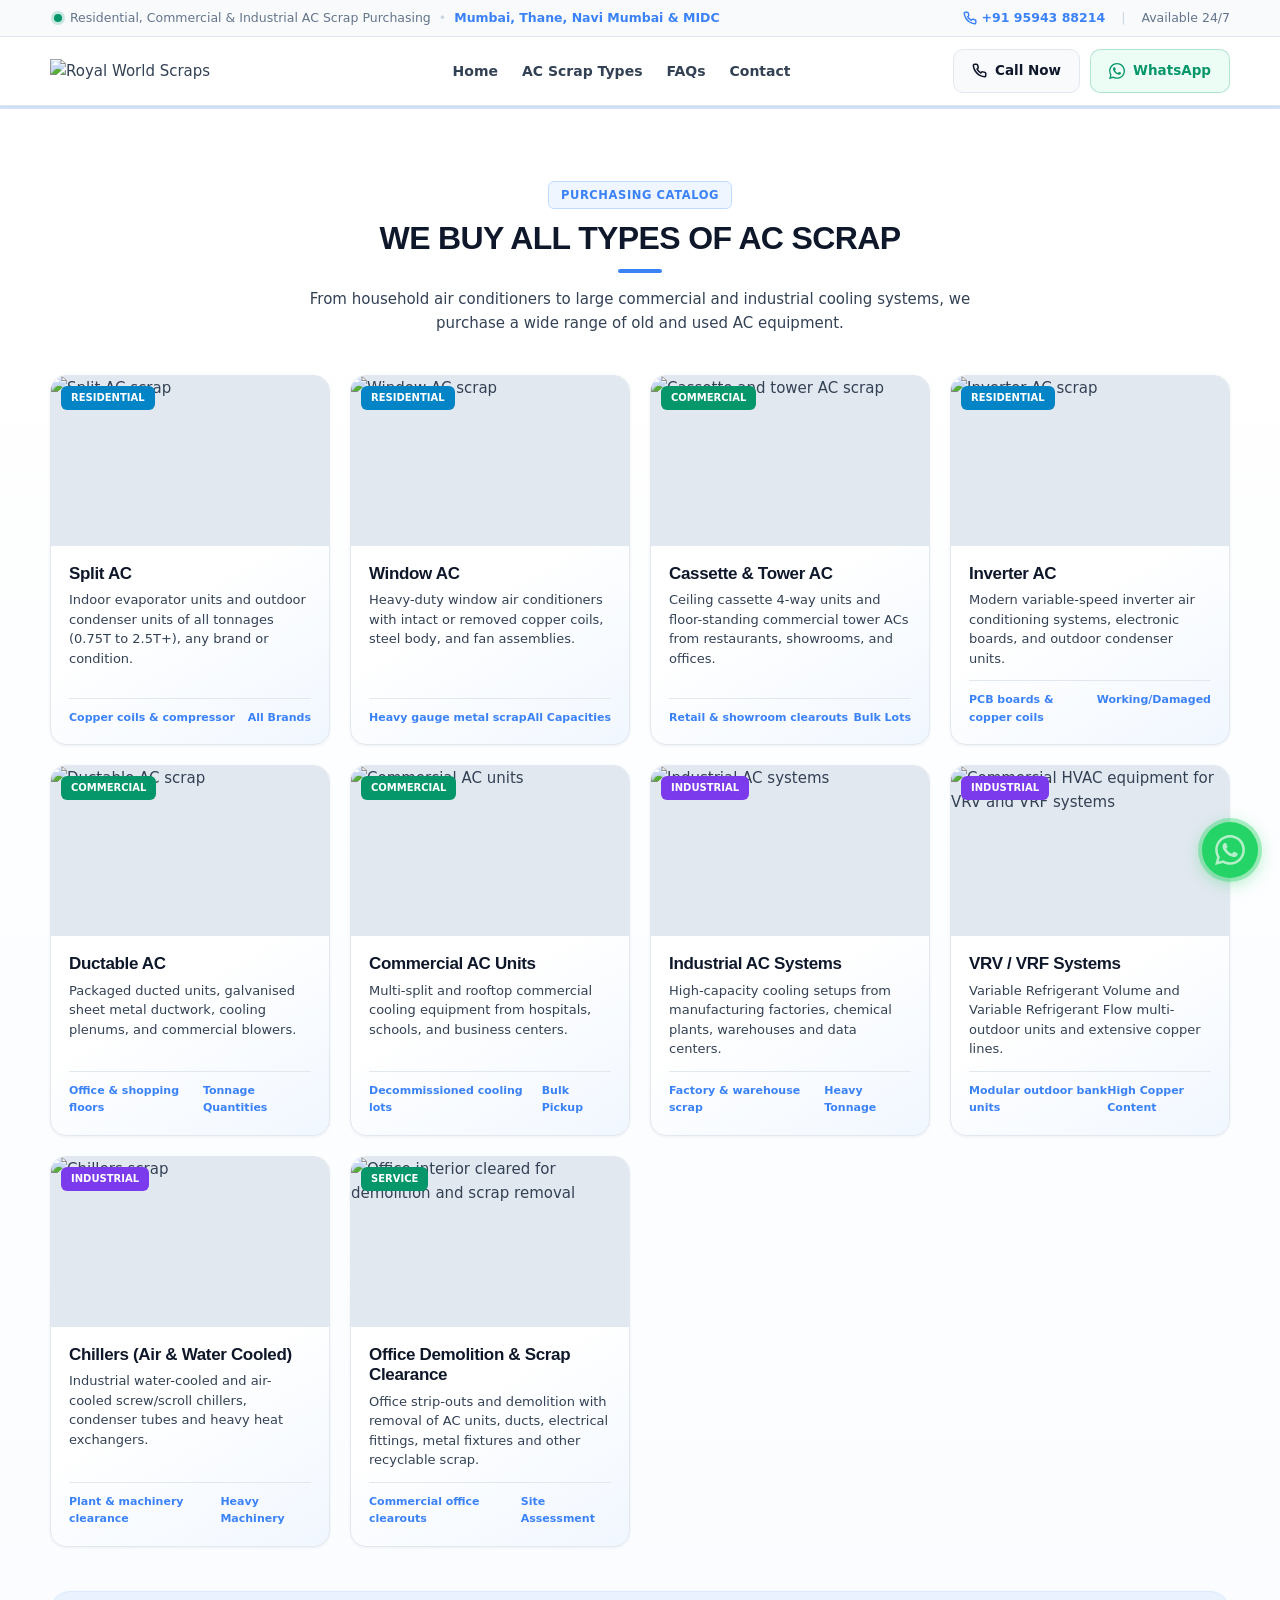
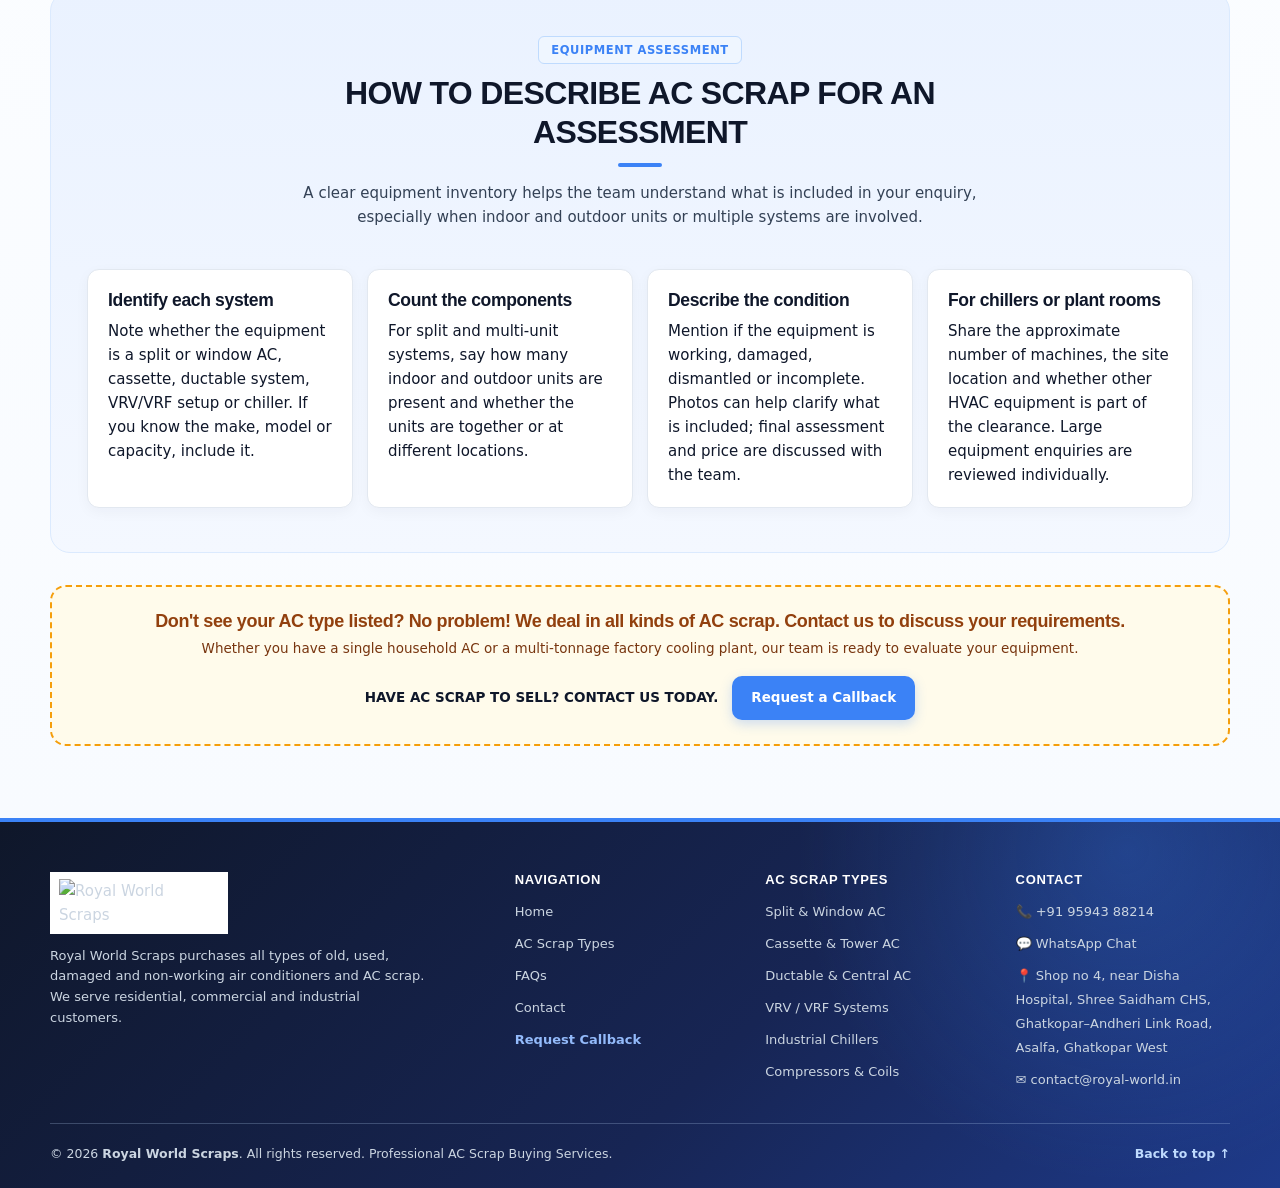
==== commit 9ab6c0bf: "Simplify site pages and add AC scrap FAQs" ====
--- a/ac-scrap.html
+++ b/ac-scrap.html
@@ -72,8 +72,7 @@
       <ul class="desktop-nav-menu">
         <li><a href="/" class="nav-item-link">Home</a></li>
         <li><a href="ac-scrap.html" class="nav-item-link">AC Scrap Types</a></li>
-        <li><a href="services.html" class="nav-item-link">Services</a></li>
-        <li><a href="sell-scrap.html" class="nav-item-link">Sell Scrap</a></li>
+        <li><a href="faq.html" class="nav-item-link">FAQs</a></li>
         <li><a href="contact.html" class="nav-item-link">Contact</a></li>
       </ul>
 
@@ -102,16 +101,15 @@
       <ul class="mobile-nav-list">
         <li><a href="/" class="mobile-nav-link">Home</a></li>
         <li><a href="ac-scrap.html" class="mobile-nav-link">AC Scrap Types</a></li>
-        <li><a href="services.html" class="mobile-nav-link">Services</a></li>
-        <li><a href="sell-scrap.html" class="mobile-nav-link">Sell Scrap</a></li>
+        <li><a href="faq.html" class="mobile-nav-link">FAQs</a></li>
         <li><a href="contact.html" class="mobile-nav-link">Contact</a></li>
       </ul>
-      <a href="sell-scrap.html#enquiry-form" class="btn btn-primary" style="width: 100%;">Request a Callback</a>
+      <a href="/#enquiry-form" class="btn btn-primary" style="width: 100%;">Request a Callback</a>
     </div>
   </header>
 
 <main>
-  <!-- What We Buy Section (Shows 3 Initially + Clean "Show More" Button) -->
+  <!-- Complete AC scrap purchasing catalog -->
   <section id="what-we-buy" class="section section-light">
     <div class="container">
 
@@ -202,8 +200,8 @@
 
       </div>
 
-      <!-- Remaining categories (Expanded on Click) -->
-      <div class="cat-extended-grid" id="extendedCategoriesGrid">
+      <!-- Additional categories, visible as part of the complete catalog -->
+      <div class="cat-extended-grid open">
 
         <!-- 5. Ductable AC -->
         <div class="cat-box">
@@ -314,16 +312,7 @@
         </div>
 
       </div>
-
-      <!-- Prominent Show More / Show Less Button (Stops Infinite Scrolling) -->
-      <div class="show-more-wrapper">
-        <button type="button" class="btn-show-more" id="showMoreCategoriesBtn">
-          <span>Show All 10 AC Types & Services (6 More)</span>
-          <svg width="18" height="18" viewBox="0 0 24 24" fill="none" stroke="currentColor" stroke-width="2.5"><path d="M6 9l6 6 6-6"/></svg>
-        </button>
-      </div>
-
-      <section class="section section-tint equipment-assessment-section" aria-labelledby="ac-inventory-title">
+<section class="section section-tint equipment-assessment-section" aria-labelledby="ac-inventory-title">
         <div class="section-head">
           <span class="section-tag-pill">Equipment Assessment</span>
           <h2 class="section-heading-text" id="ac-inventory-title">How to Describe AC Scrap for an Assessment</h2>
@@ -348,7 +337,7 @@
         </p>
         <div style="display: flex; justify-content: center; gap: 14px; flex-wrap: wrap; align-items: center;">
           <strong style="color: #0f172a; text-transform: uppercase; font-size: 13.5px;">Have AC Scrap to Sell? Contact Us Today.</strong>
-          <a href="sell-scrap.html#enquiry-form" class="btn btn-primary">Request a Callback</a>
+          <a href="/#enquiry-form" class="btn btn-primary">Request a Callback</a>
         </div>
       </div>
 
@@ -377,9 +366,9 @@
           <ul class="footer-links-list">
             <li><a href="/" class="footer-anchor">Home</a></li>
             <li><a href="ac-scrap.html" class="footer-anchor">AC Scrap Types</a></li>
-            <li><a href="services.html" class="footer-anchor">Services</a></li>
-            <li><a href="sell-scrap.html" class="footer-anchor">Sell Scrap</a></li>
-            <li><a href="sell-scrap.html#enquiry-form" class="footer-anchor" style="color: var(--brand-orange); font-weight: 700;">Request Callback</a></li>
+            <li><a href="faq.html" class="footer-anchor">FAQs</a></li>
+            <li><a href="contact.html" class="footer-anchor">Contact</a></li>
+            <li><a href="/#enquiry-form" class="footer-anchor" style="color: var(--brand-orange); font-weight: 700;">Request Callback</a></li>
           </ul>
         </div>
 
--- a/css/style.css
+++ b/css/style.css
@@ -1752,3 +1752,16 @@
   .local-buyer-grid .page-link-card { min-height: 0; }
   .equipment-assessment-section { margin-top: 30px; padding: 30px 20px; }
 }
+
+/* FAQ page */
+.faq-list { max-width: 900px; margin: 0 auto; }
+.faq-item { padding: 24px 0; border-bottom: 1px solid var(--bg-border); }
+.faq-item:first-child { border-top: 1px solid var(--bg-border); }
+.faq-item h2 { margin: 0 0 12px; font: 700 21px/1.35 'Outfit', sans-serif; color: var(--text-dark); }
+.faq-item p { margin: 0 0 10px; color: var(--text-body); line-height: 1.75; }
+.faq-item p:last-child { margin-bottom: 0; }
+.faq-contact-cta, .home-faq-actions { display: flex; justify-content: center; align-items: center; flex-wrap: wrap; gap: 14px; text-align: center; }
+.faq-contact-cta { margin: 36px auto 0; }
+.faq-contact-cta p { flex-basis: 100%; margin: 0 0 4px; color: var(--text-dark); font-weight: 700; }
+.home-faq-intro { padding-block: 52px; }
+@media (max-width: 600px) { .faq-item { padding: 20px 0; } .faq-item h2 { font-size: 18px; } }
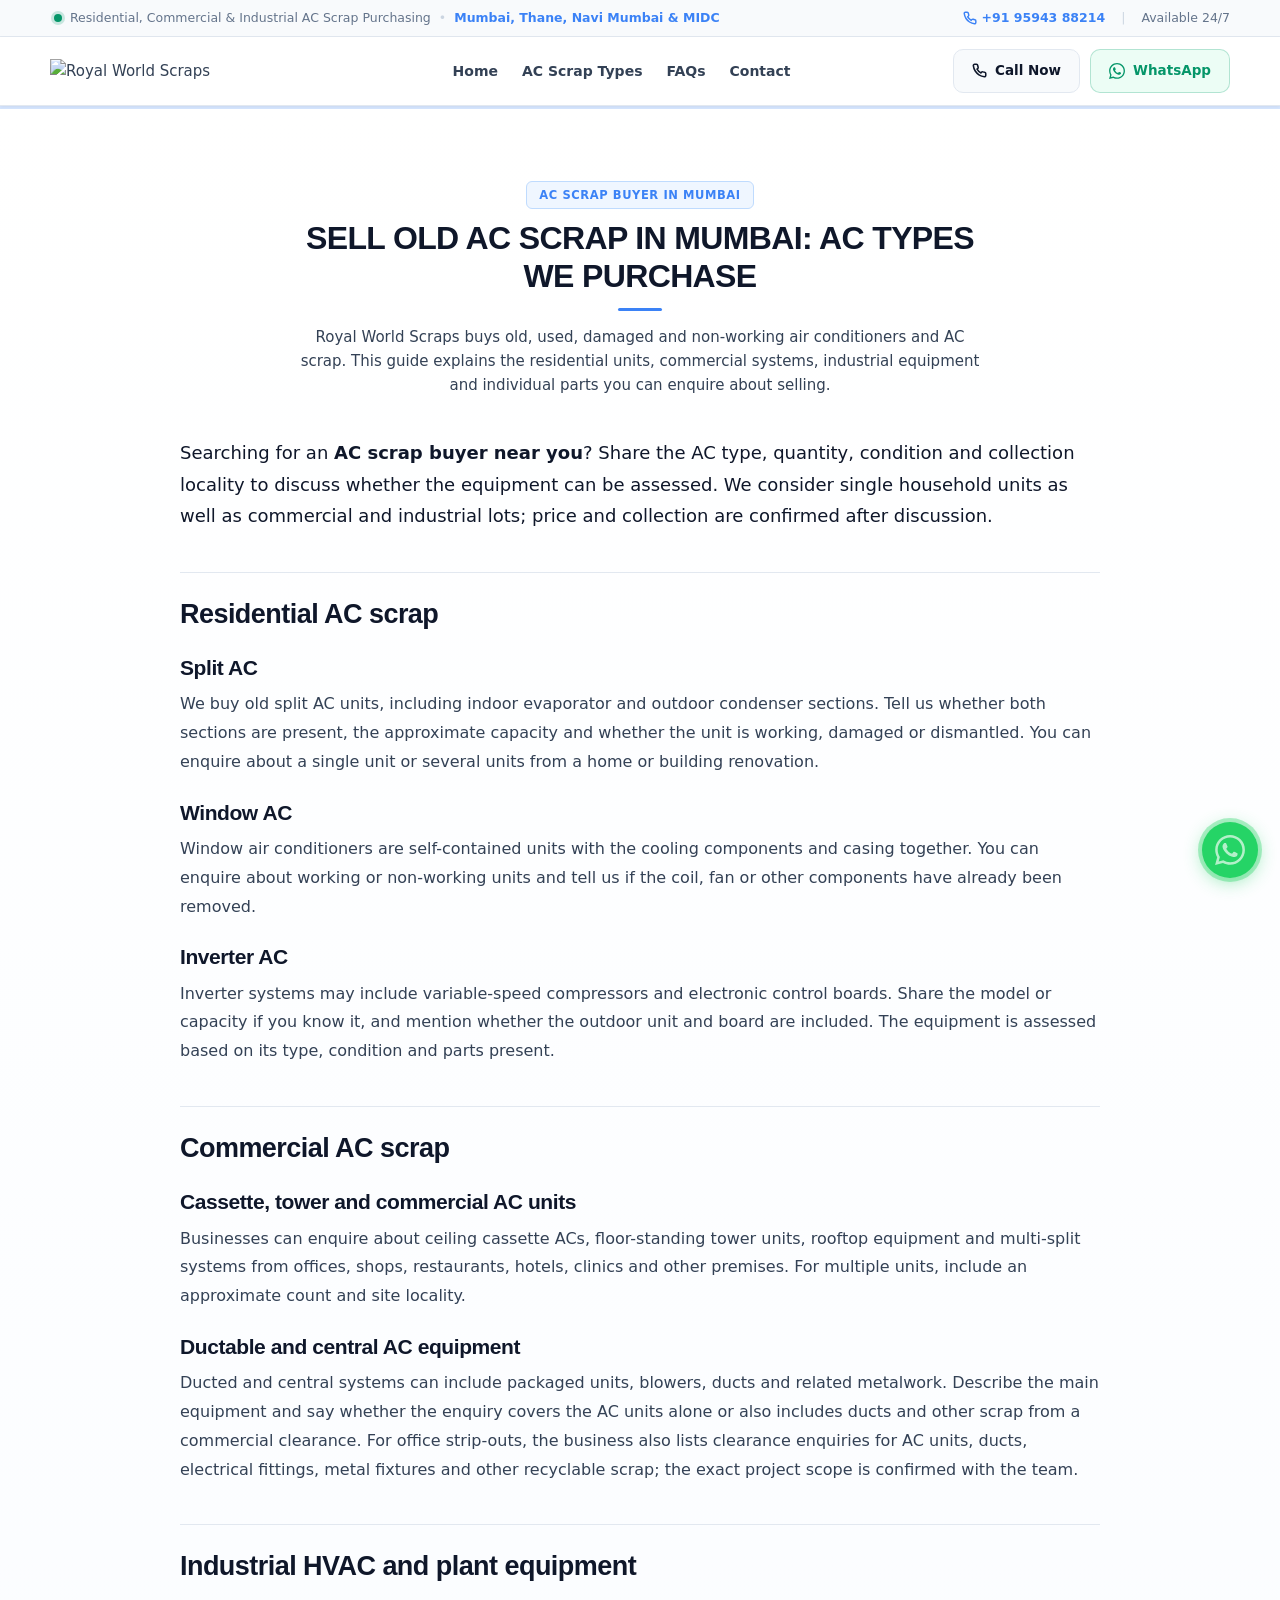
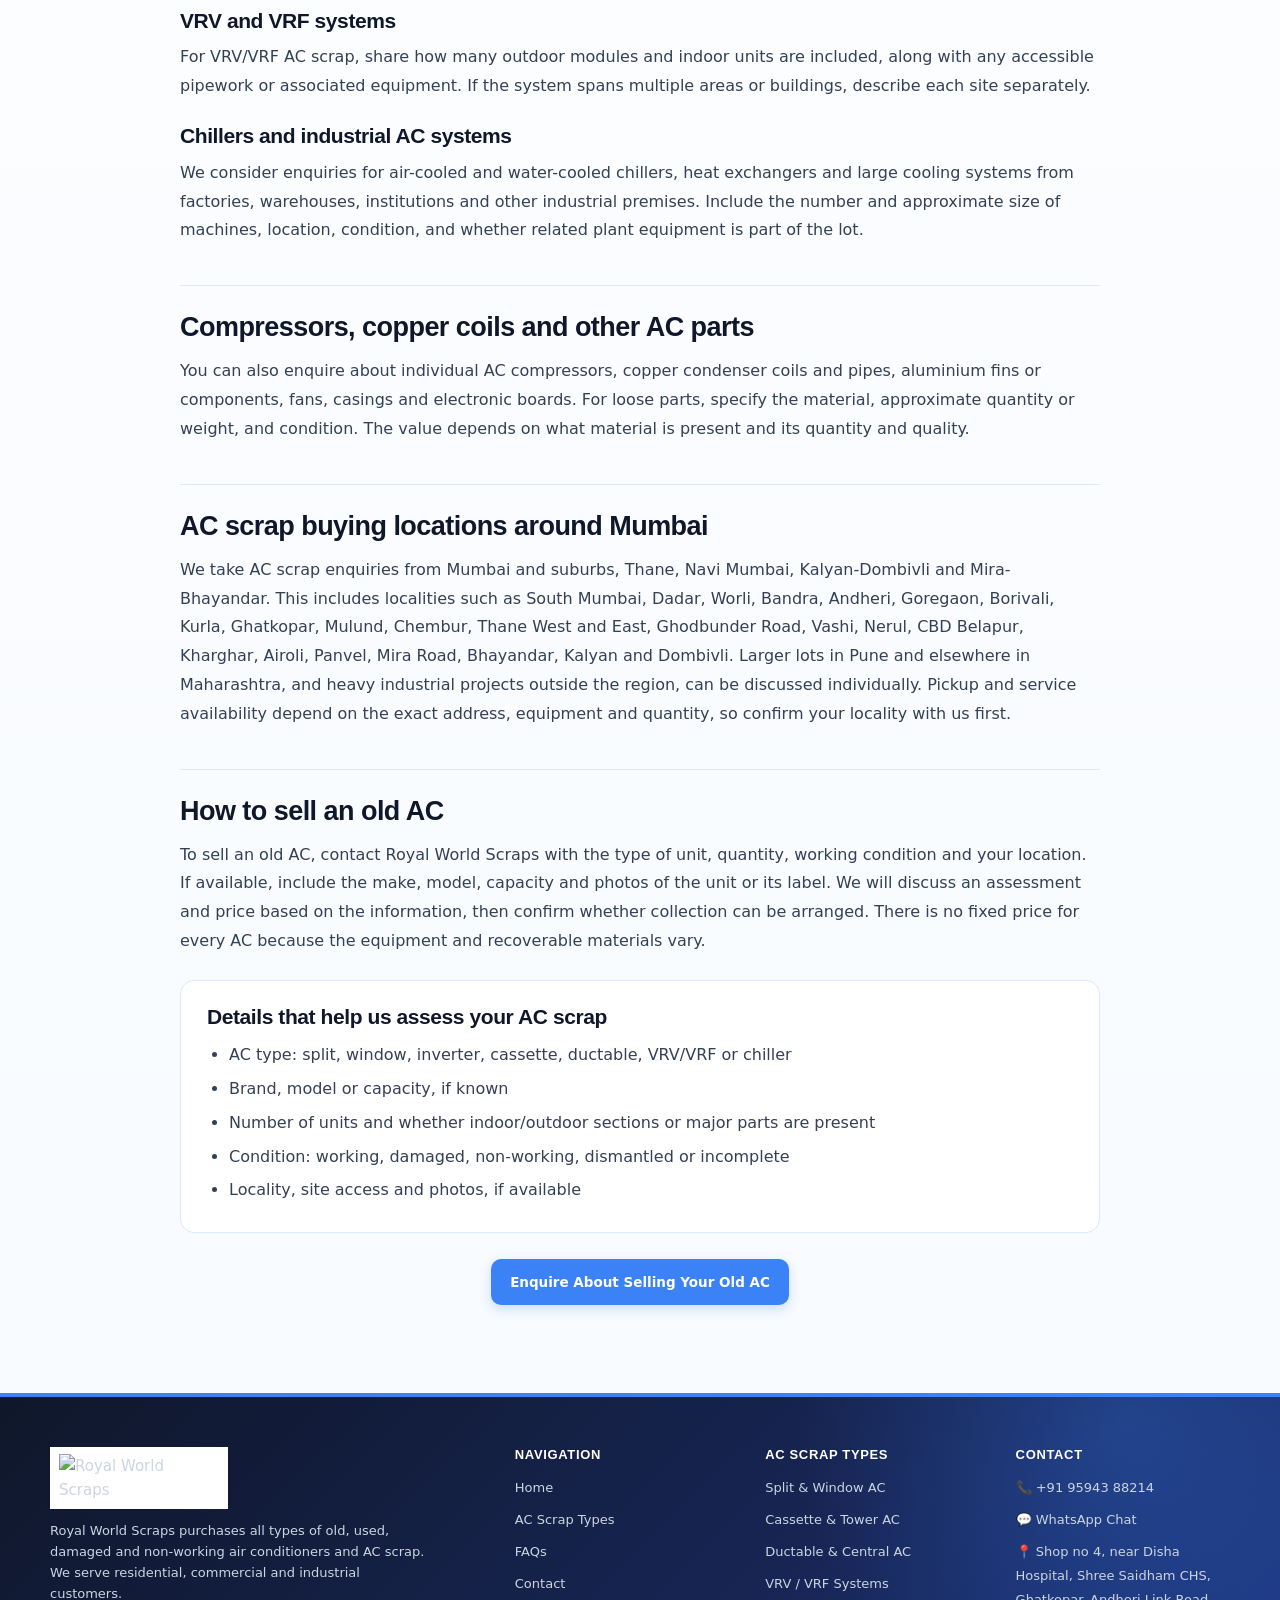
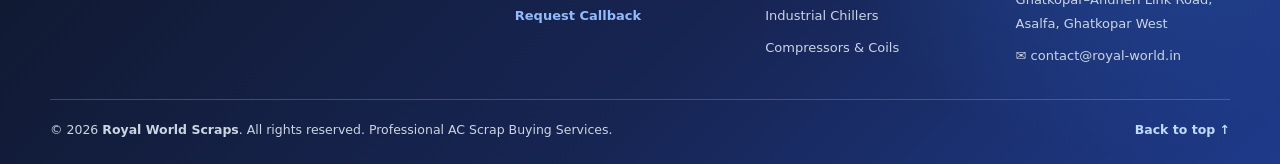
==== commit f9ce3dd0: "Expand AC scrap guide and add contact form" ====
--- a/ac-scrap.html
+++ b/ac-scrap.html
@@ -3,20 +3,20 @@
 <head>
   <meta charset="UTF-8">
   <meta name="viewport" content="width=device-width, initial-scale=1.0">
-  <title>AC Scrap We Buy | Royal World Scraps</title>
-  <meta name="description" content="See the residential, commercial and industrial AC types Royal World Scraps buys, including split, window, ductable, VRV/VRF units and chillers.">
+  <title>Sell Old AC Scrap in Mumbai | AC Types We Buy | Royal World Scraps</title>
+  <meta name="description" content="Sell old AC scrap in Mumbai. See which residential, commercial and industrial ACs, chillers, compressors and recyclable parts Royal World Scraps buys, and what details to share for an enquiry.">
   <meta name="author" content="Royal World Scraps">
   <meta name="theme-color" content="#3b82f6">
   <link rel="canonical" href="https://royal-world.in/ac-scrap.html">
   <meta property="og:type" content="website">
   <meta property="og:locale" content="en_IN">
   <meta property="og:site_name" content="Royal World Scraps">
-  <meta property="og:title" content="AC Scrap We Buy | Royal World Scraps">
-  <meta property="og:description" content="See the residential, commercial and industrial AC types Royal World Scraps buys, including split, window, ductable, VRV/VRF units and chillers.">
+  <meta property="og:title" content="Sell Old AC Scrap in Mumbai | AC Types We Buy | Royal World Scraps">
+  <meta property="og:description" content="Sell old AC scrap in Mumbai. See which residential, commercial and industrial ACs, chillers, compressors and recyclable parts Royal World Scraps buys.">
   <meta property="og:url" content="https://royal-world.in/ac-scrap.html">
   <meta name="twitter:card" content="summary">
-  <meta name="twitter:title" content="AC Scrap We Buy | Royal World Scraps">
-  <meta name="twitter:description" content="See the residential, commercial and industrial AC types Royal World Scraps buys, including split, window, ductable, VRV/VRF units and chillers.">
+  <meta name="twitter:title" content="Sell Old AC Scrap in Mumbai | AC Types We Buy | Royal World Scraps">
+  <meta name="twitter:description" content="Sell old AC scrap in Mumbai. See which residential, commercial and industrial ACs, chillers, compressors and recyclable parts Royal World Scraps buys.">
   <link rel="icon" type="image/svg+xml" href="favicon.svg">
   <link rel="preconnect" href="https://fonts.googleapis.com">
   <link rel="preconnect" href="https://fonts.gstatic.com" crossorigin>
@@ -109,241 +109,62 @@
   </header>
 
 <main>
-  <!-- Complete AC scrap purchasing catalog -->
   <section id="what-we-buy" class="section section-light">
     <div class="container">
-
       <div class="section-head">
-        <span class="section-tag-pill">Purchasing Catalog</span>
-        <h2 class="section-heading-text">We Buy All Types of AC Scrap</h2>
+        <span class="section-tag-pill">AC Scrap Buyer in Mumbai</span>
+        <h1 class="section-heading-text">Sell Old AC Scrap in Mumbai: AC Types We Purchase</h1>
         <div class="section-bar"></div>
-        <p class="section-subtext">
-          From household air conditioners to large commercial and industrial cooling systems, we purchase a wide range of old and used AC equipment.
-        </p>
-      </div>
-
-      <!-- Top 4 Categories Shown Upfront -->
-      <div class="category-cards-grid" id="featuredCategories">
-
-        <!-- 1. Split AC -->
-        <div class="cat-box">
-          <div class="cat-img-box">
-            <img src="images/split_ac-clean.webp" alt="Split AC scrap">
-            <span class="cat-badge-label">Residential</span>
-          </div>
-          <div class="cat-info-area">
-            <div>
-              <h3 class="cat-item-title">Split AC</h3>
-              <p class="cat-item-desc">Indoor evaporator units and outdoor condenser units of all tonnages (0.75T to 2.5T+), any brand or condition.</p>
-            </div>
-            <div class="cat-meta-footer">
-              <span>Copper coils & compressor</span>
-              <span>All Brands</span>
-            </div>
-          </div>
-        </div>
-
-        <!-- 2. Window AC -->
-        <div class="cat-box">
-          <div class="cat-img-box">
-            <img src="images/window_ac.webp" alt="Window AC scrap">
-            <span class="cat-badge-label">Residential</span>
-          </div>
-          <div class="cat-info-area">
-            <div>
-              <h3 class="cat-item-title">Window AC</h3>
-              <p class="cat-item-desc">Heavy-duty window air conditioners with intact or removed copper coils, steel body, and fan assemblies.</p>
-            </div>
-            <div class="cat-meta-footer">
-              <span>Heavy gauge metal scrap</span>
-              <span>All Capacities</span>
-            </div>
-          </div>
-        </div>
-
-        <!-- 3. Commercial Cassette & Tower AC -->
-        <div class="cat-box">
-          <div class="cat-img-box">
-            <img src="images/casette_tower_ac-clean.webp" alt="Cassette and tower AC scrap">
-            <span class="cat-badge-label badge-commercial">Commercial</span>
-          </div>
-          <div class="cat-info-area">
-            <div>
-              <h3 class="cat-item-title">Cassette & Tower AC</h3>
-              <p class="cat-item-desc">Ceiling cassette 4-way units and floor-standing commercial tower ACs from restaurants, showrooms, and offices.</p>
-            </div>
-            <div class="cat-meta-footer">
-              <span>Retail & showroom clearouts</span>
-              <span>Bulk Lots</span>
-            </div>
-          </div>
-        </div>
-
-        <!-- 4. Inverter AC -->
-        <div class="cat-box">
-          <div class="cat-img-box">
-            <img src="images/inverter_ac-clean.webp" alt="Inverter AC scrap">
-            <span class="cat-badge-label">Residential</span>
-          </div>
-          <div class="cat-info-area">
-            <div>
-              <h3 class="cat-item-title">Inverter AC</h3>
-              <p class="cat-item-desc">Modern variable-speed inverter air conditioning systems, electronic boards, and outdoor condenser units.</p>
-            </div>
-            <div class="cat-meta-footer">
-              <span>PCB boards & copper coils</span>
-              <span>Working/Damaged</span>
-            </div>
-          </div>
-        </div>
-
-
-      </div>
-
-      <!-- Additional categories, visible as part of the complete catalog -->
-      <div class="cat-extended-grid open">
-
-        <!-- 5. Ductable AC -->
-        <div class="cat-box">
-          <div class="cat-img-box">
-            <img src="images/ductable.webp" alt="Ductable AC scrap">
-            <span class="cat-badge-label badge-commercial">Commercial</span>
-          </div>
-          <div class="cat-info-area">
-            <div>
-              <h3 class="cat-item-title">Ductable AC</h3>
-              <p class="cat-item-desc">Packaged ducted units, galvanised sheet metal ductwork, cooling plenums, and commercial blowers.</p>
-            </div>
-            <div class="cat-meta-footer">
-              <span>Office & shopping floors</span>
-              <span>Tonnage Quantities</span>
-            </div>
-          </div>
-        </div>
-
-        <!-- 7. Commercial AC Units -->
-        <div class="cat-box">
-          <div class="cat-img-box">
-            <img src="images/Commercial%20AC%20Units-clean.webp" alt="Commercial AC units">
-            <span class="cat-badge-label badge-commercial">Commercial</span>
-          </div>
-          <div class="cat-info-area">
-            <div>
-              <h3 class="cat-item-title">Commercial AC Units</h3>
-              <p class="cat-item-desc">Multi-split and rooftop commercial cooling equipment from hospitals, schools, and business centers.</p>
-            </div>
-            <div class="cat-meta-footer">
-              <span>Decommissioned cooling lots</span>
-              <span>Bulk Pickup</span>
-            </div>
-          </div>
-        </div>
-
-        <!-- 8. Industrial AC Systems -->
-        <div class="cat-box">
-          <div class="cat-img-box">
-            <img src="images/Industrial_AC_Systems-clean.webp" alt="Industrial AC systems">
-            <span class="cat-badge-label badge-industrial">Industrial</span>
-          </div>
-          <div class="cat-info-area">
-            <div>
-              <h3 class="cat-item-title">Industrial AC Systems</h3>
-              <p class="cat-item-desc">High-capacity cooling setups from manufacturing factories, chemical plants, warehouses and data centers.</p>
-            </div>
-            <div class="cat-meta-footer">
-              <span>Factory & warehouse scrap</span>
-              <span>Heavy Tonnage</span>
-            </div>
-          </div>
-        </div>
-
-        <!-- 9. VRV / VRF Systems -->
-        <div class="cat-box">
-          <div class="cat-img-box">
-            <img src="images/VRV%20-%20VRF%20Systems-clean.webp" alt="Commercial HVAC equipment for VRV and VRF systems">
-            <span class="cat-badge-label badge-industrial">Industrial</span>
-          </div>
-          <div class="cat-info-area">
-            <div>
-              <h3 class="cat-item-title">VRV / VRF Systems</h3>
-              <p class="cat-item-desc">Variable Refrigerant Volume and Variable Refrigerant Flow multi-outdoor units and extensive copper lines.</p>
-            </div>
-            <div class="cat-meta-footer">
-              <span>Modular outdoor bank units</span>
-              <span>High Copper Content</span>
-            </div>
-          </div>
-        </div>
-
-        <!-- 10. Chillers -->
-        <div class="cat-box">
-          <div class="cat-img-box">
-            <img src="images/Chillers-clean.webp" alt="Chillers scrap">
-            <span class="cat-badge-label badge-industrial">Industrial</span>
-          </div>
-          <div class="cat-info-area">
-            <div>
-              <h3 class="cat-item-title">Chillers (Air & Water Cooled)</h3>
-              <p class="cat-item-desc">Industrial water-cooled and air-cooled screw/scroll chillers, condenser tubes and heavy heat exchangers.</p>
-            </div>
-            <div class="cat-meta-footer">
-              <span>Plant & machinery clearance</span>
-              <span>Heavy Machinery</span>
-            </div>
-          </div>
-        </div>
-
-        <!-- Office Demolition Service -->
-        <div class="cat-box">
-          <div class="cat-img-box">
-            <img src="images/Office%20Demolition%20%26%20Scrap%20Clearance-clean.webp" alt="Office interior cleared for demolition and scrap removal">
-            <span class="cat-badge-label badge-commercial">Service</span>
-          </div>
-          <div class="cat-info-area">
-            <div>
-              <h3 class="cat-item-title">Office Demolition & Scrap Clearance</h3>
-              <p class="cat-item-desc">Office strip-outs and demolition with removal of AC units, ducts, electrical fittings, metal fixtures and other recyclable scrap.</p>
-            </div>
-            <div class="cat-meta-footer">
-              <span>Commercial office clearouts</span>
-              <span>Site Assessment</span>
-            </div>
-          </div>
-        </div>
-
-      </div>
-<section class="section section-tint equipment-assessment-section" aria-labelledby="ac-inventory-title">
-        <div class="section-head">
-          <span class="section-tag-pill">Equipment Assessment</span>
-          <h2 class="section-heading-text" id="ac-inventory-title">How to Describe AC Scrap for an Assessment</h2>
-          <div class="section-bar"></div>
-          <p class="section-subtext">A clear equipment inventory helps the team understand what is included in your enquiry, especially when indoor and outdoor units or multiple systems are involved.</p>
-        </div>
-        <div class="page-link-grid">
-          <article class="page-link-card"><h3>Identify each system</h3><p>Note whether the equipment is a split or window AC, cassette, ductable system, VRV/VRF setup or chiller. If you know the make, model or capacity, include it.</p></article>
-          <article class="page-link-card"><h3>Count the components</h3><p>For split and multi-unit systems, say how many indoor and outdoor units are present and whether the units are together or at different locations.</p></article>
-          <article class="page-link-card"><h3>Describe the condition</h3><p>Mention if the equipment is working, damaged, dismantled or incomplete. Photos can help clarify what is included; final assessment and price are discussed with the team.</p></article>
-          <article class="page-link-card"><h3>For chillers or plant rooms</h3><p>Share the approximate number of machines, the site location and whether other HVAC equipment is part of the clearance. Large equipment enquiries are reviewed individually.</p></article>
-        </div>
-      </section>
-
-      <!-- Fallback Callout Box -->
-      <div class="unlisted-ac-banner">
-        <h4 class="unlisted-title">
-          Don't see your AC type listed? No problem! We deal in all kinds of AC scrap. Contact us to discuss your requirements.
-        </h4>
-        <p class="unlisted-desc">
-          Whether you have a single household AC or a multi-tonnage factory cooling plant, our team is ready to evaluate your equipment.
-        </p>
-        <div style="display: flex; justify-content: center; gap: 14px; flex-wrap: wrap; align-items: center;">
-          <strong style="color: #0f172a; text-transform: uppercase; font-size: 13.5px;">Have AC Scrap to Sell? Contact Us Today.</strong>
-          <a href="/#enquiry-form" class="btn btn-primary">Request a Callback</a>
-        </div>
-      </div>
-
+        <p class="section-subtext">Royal World Scraps buys old, used, damaged and non-working air conditioners and AC scrap. This guide explains the residential units, commercial systems, industrial equipment and individual parts you can enquire about selling.</p>
+      </div>
+
+      <article class="seo-guide-article ac-types-article">
+        <p class="ac-article-lede">Searching for an <strong>AC scrap buyer near you</strong>? Share the AC type, quantity, condition and collection locality to discuss whether the equipment can be assessed. We consider single household units as well as commercial and industrial lots; price and collection are confirmed after discussion.</p>
+
+        <h2>Residential AC scrap</h2>
+        <h3>Split AC</h3>
+        <p>We buy old split AC units, including indoor evaporator and outdoor condenser sections. Tell us whether both sections are present, the approximate capacity and whether the unit is working, damaged or dismantled. You can enquire about a single unit or several units from a home or building renovation.</p>
+        <h3>Window AC</h3>
+        <p>Window air conditioners are self-contained units with the cooling components and casing together. You can enquire about working or non-working units and tell us if the coil, fan or other components have already been removed.</p>
+        <h3>Inverter AC</h3>
+        <p>Inverter systems may include variable-speed compressors and electronic control boards. Share the model or capacity if you know it, and mention whether the outdoor unit and board are included. The equipment is assessed based on its type, condition and parts present.</p>
+
+        <h2>Commercial AC scrap</h2>
+        <h3>Cassette, tower and commercial AC units</h3>
+        <p>Businesses can enquire about ceiling cassette ACs, floor-standing tower units, rooftop equipment and multi-split systems from offices, shops, restaurants, hotels, clinics and other premises. For multiple units, include an approximate count and site locality.</p>
+        <h3>Ductable and central AC equipment</h3>
+        <p>Ducted and central systems can include packaged units, blowers, ducts and related metalwork. Describe the main equipment and say whether the enquiry covers the AC units alone or also includes ducts and other scrap from a commercial clearance. For office strip-outs, the business also lists clearance enquiries for AC units, ducts, electrical fittings, metal fixtures and other recyclable scrap; the exact project scope is confirmed with the team.</p>
+
+        <h2>Industrial HVAC and plant equipment</h2>
+        <h3>VRV and VRF systems</h3>
+        <p>For VRV/VRF AC scrap, share how many outdoor modules and indoor units are included, along with any accessible pipework or associated equipment. If the system spans multiple areas or buildings, describe each site separately.</p>
+        <h3>Chillers and industrial AC systems</h3>
+        <p>We consider enquiries for air-cooled and water-cooled chillers, heat exchangers and large cooling systems from factories, warehouses, institutions and other industrial premises. Include the number and approximate size of machines, location, condition, and whether related plant equipment is part of the lot.</p>
+
+        <h2>Compressors, copper coils and other AC parts</h2>
+        <p>You can also enquire about individual AC compressors, copper condenser coils and pipes, aluminium fins or components, fans, casings and electronic boards. For loose parts, specify the material, approximate quantity or weight, and condition. The value depends on what material is present and its quantity and quality.</p>
+
+        <h2>AC scrap buying locations around Mumbai</h2>
+        <p>We take AC scrap enquiries from Mumbai and suburbs, Thane, Navi Mumbai, Kalyan-Dombivli and Mira-Bhayandar. This includes localities such as South Mumbai, Dadar, Worli, Bandra, Andheri, Goregaon, Borivali, Kurla, Ghatkopar, Mulund, Chembur, Thane West and East, Ghodbunder Road, Vashi, Nerul, CBD Belapur, Kharghar, Airoli, Panvel, Mira Road, Bhayandar, Kalyan and Dombivli. Larger lots in Pune and elsewhere in Maharashtra, and heavy industrial projects outside the region, can be discussed individually. Pickup and service availability depend on the exact address, equipment and quantity, so confirm your locality with us first.</p>
+
+        <h2>How to sell an old AC</h2>
+        <p>To sell an old AC, contact Royal World Scraps with the type of unit, quantity, working condition and your location. If available, include the make, model, capacity and photos of the unit or its label. We will discuss an assessment and price based on the information, then confirm whether collection can be arranged. There is no fixed price for every AC because the equipment and recoverable materials vary.</p>
+
+        <div class="equipment-assessment-note">
+          <h3>Details that help us assess your AC scrap</h3>
+          <ul>
+            <li>AC type: split, window, inverter, cassette, ductable, VRV/VRF or chiller</li>
+            <li>Brand, model or capacity, if known</li>
+            <li>Number of units and whether indoor/outdoor sections or major parts are present</li>
+            <li>Condition: working, damaged, non-working, dismantled or incomplete</li>
+            <li>Locality, site access and photos, if available</li>
+          </ul>
+        </div>
+
+        <p class="seo-guide-cta"><a href="contact.html#enquiry-form" class="btn btn-primary">Enquire About Selling Your Old AC</a></p>
+      </article>
     </div>
   </section>
-
 </main>
   <!-- Clean Light Slate Footer -->
   <footer class="site-footer">
--- a/css/style.css
+++ b/css/style.css
@@ -1747,10 +1747,55 @@
   border: 1px solid #dbeafe;
   border-radius: 20px;
 }
+.seo-guide-article {
+  max-width: 880px;
+  margin: 0 auto;
+  color: var(--text-body);
+  font-size: 16px;
+  line-height: 1.8;
+}
+.seo-guide-article h3 {
+  margin: 28px 0 8px;
+  color: var(--text-dark);
+  font: 700 21px/1.35 'Outfit', sans-serif;
+}
+.seo-guide-article h3:first-child { margin-top: 0; }
+.seo-guide-article p { margin: 0 0 16px; }
+.ac-types-article { max-width: 920px; }
+.ac-types-article .ac-article-lede {
+  margin: 0 0 30px;
+  color: var(--text-dark);
+  font-size: 18px;
+  line-height: 1.75;
+}
+.ac-types-article h2 {
+  margin: 40px 0 12px;
+  padding-top: 24px;
+  border-top: 1px solid var(--bg-border);
+  color: var(--text-dark);
+  font: 700 27px/1.3 'Outfit', sans-serif;
+}
+.ac-types-article h3 { margin-top: 22px; }
+.equipment-assessment-note {
+  margin: 24px 0;
+  padding: 22px 26px;
+  background: #fff;
+  border: 1px solid #dbeafe;
+  border-radius: 14px;
+}
+.equipment-assessment-note h3 { margin-top: 0; }
+.equipment-assessment-note ul { margin: 10px 0 0; padding-left: 22px; }
+.equipment-assessment-note li { margin: 5px 0; }
+.seo-guide-cta { margin-top: 26px !important; text-align: center; }
 @media (max-width: 700px) {
   .local-buyer-grid { grid-template-columns: 1fr; }
   .local-buyer-grid .page-link-card { min-height: 0; }
   .equipment-assessment-section { margin-top: 30px; padding: 30px 20px; }
+  .seo-guide-article { font-size: 15px; line-height: 1.7; }
+  .seo-guide-article h3 { font-size: 19px; }
+  .ac-types-article .ac-article-lede { font-size: 16px; }
+  .ac-types-article h2 { margin-top: 32px; padding-top: 20px; font-size: 23px; }
+  .equipment-assessment-note { padding: 18px; }
 }
 
 /* FAQ page */
